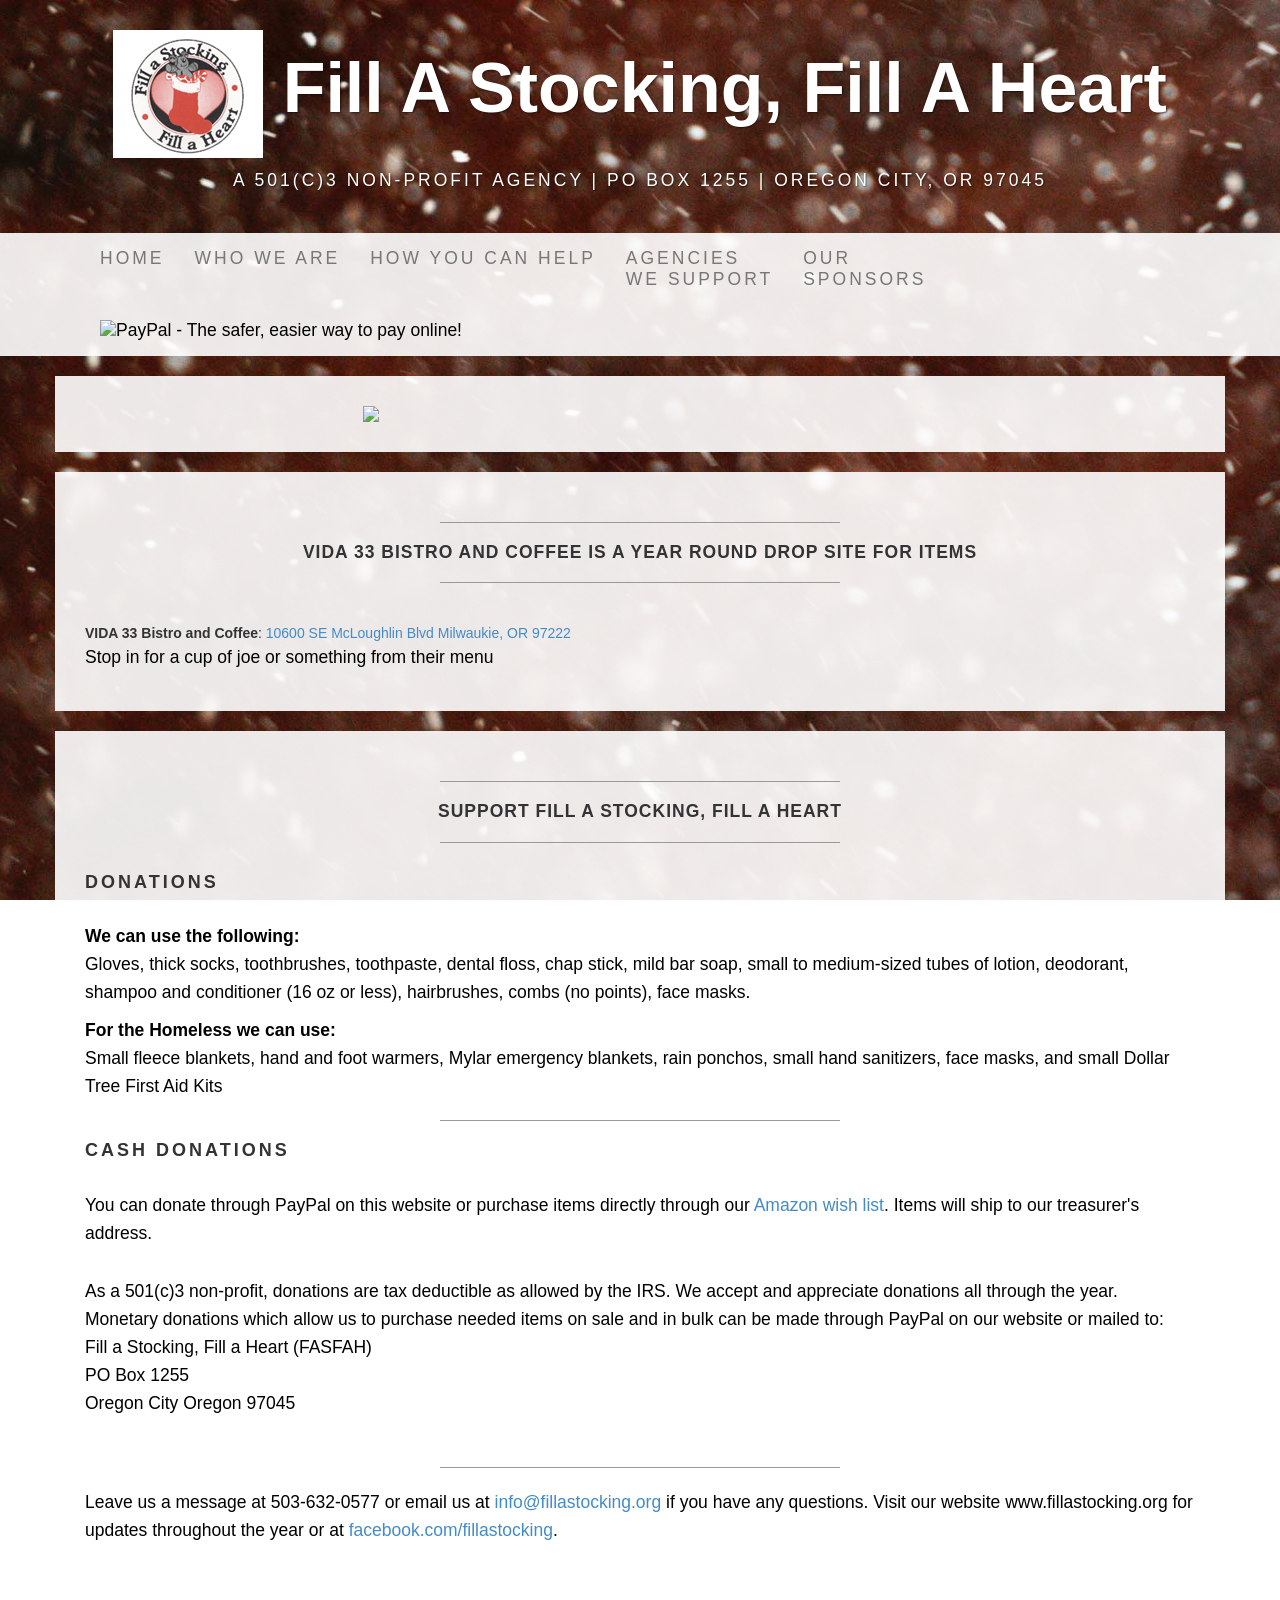
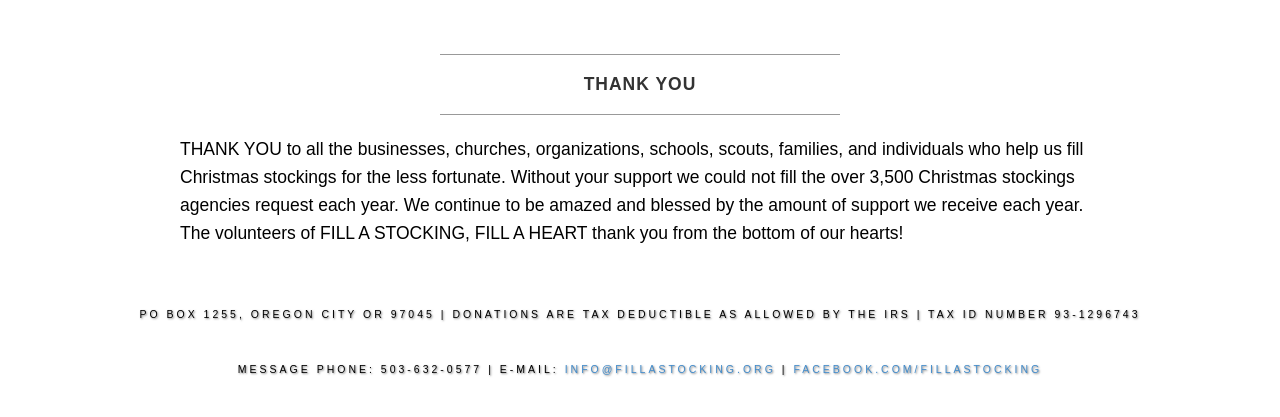
==== index.html @ e083b4c3 "Update index.html" ====
﻿<!DOCTYPE html>
<html lang="en">
  <head>
    <meta charset="utf-8">
    <meta name="viewport" content="width=device-width, initial-scale=1.0">
    <meta name="description" content="">
    <meta name="author" content="">

    <title>Fill A Stocking, Fill A Heart</title>

    <!-- Bootstrap core CSS -->
    <link href="css/bootstrap.css" rel="stylesheet">

    <!-- Add custom CSS here -->
    <link href="css/fasfah.css" rel="stylesheet">
  </head>

  <body>

    <div class="brand"><a href="index.html"><img src="img/Logo-small.gif"></a> Fill A Stocking, Fill A Heart</div>
    <div class="address-bar">a 501(c)3 non-profit agency | PO Box 1255 | Oregon City, OR 97045</div>

    <nav class="navbar navbar-default" role="navigation">
      <div class="container">
        <div class="navbar-header">
          <button type="button" class="navbar-toggle" data-toggle="collapse" data-target=".navbar-ex1-collapse">
            <span class="sr-only">Toggle navigation</span>
            <span class="icon-bar"></span>
            <span class="icon-bar"></span>
            <span class="icon-bar"></span>
          </button>
          <a class="navbar-brand" href="index.html">Fill a Stocking</a>
        </div>

        <!-- Collect the nav links, forms, and other content for toggling -->
        <div class="collapse navbar-collapse navbar-ex1-collapse">
          <ul class="nav navbar-nav">
            <li><a href="index.html">Home</a></li>
            <li><a href="about.html">Who we are</a></li>
            <li><a href="donateitems.html">How you can help</a></li>
            <li><a href="agencies.html">Agencies<br />we support</a></li>
            <li><a href="sponsors.html">Our<br />Sponsors</a></li>
              <li>
                  <form action="https://www.paypal.com/cgi-bin/webscr" method="post" target="_top">
                      <input type="hidden" name="cmd" value="_s-xclick">
                      <input type="hidden" name="hosted_button_id" value="BG7T8E8Q63YRA">
                      <input type="image" src="https://www.paypalobjects.com/en_US/i/btn/btn_donateCC_LG.gif" border="0" name="submit" alt="PayPal - The safer, easier way to pay online!">
                      <img alt="" border="0" src="https://www.paypalobjects.com/en_US/i/scr/pixel.gif" width="1" height="1">
                  </form>
              </li>
          </ul>
        </div><!-- /.navbar-collapse -->
      </div><!-- /.container -->
    </nav>

    <div class="container">
        <div class="row">
            <div class="box">
              <div class="col-lg-12">
                  <!-- <hr>
                  <h2 class="intro-text text-center"><strong>Oh My Christmas is Just Around the Corner</strong></h2>
                  <hr> -->
                  <div class="row">
                    <div class="col-md-12">
                      <img src="img/JUNE_FASFAH.png" class="center">
                    </div>
                  </div>
                  <!-- <div class="row">
                    <div class="col-md-12">
                        <p>Mission Statement: FILL A STOCKING, FILL A HEART fills and distributes handmade Christmas stockings to agencies in Clackamas County and their clients, young and old. Volunteers working with the community seek to brighten the holiday season by filling stockings with personal necessities and age-appropriate gifts for those less fortunate.</p>
                      <hr>
                    </div>
                  </div> -->
                  <!-- <br /> 
                  <div class="row">
                    <div class="col-md-1"></div>
                    <div class="col-md-10">
                      <p>Stockings are ready to pick up at the following location:</p>
                      <ul>
                        <li><a href="https://www.google.com/maps/place/623+7th+St,+Oregon+City,+OR+97045">Singer Hill Cafe (623 7th St, Oregon City, OR 97045)</a></li>
                        <li><a href="https://www.google.com/maps/place/17884+SE+McLoughlin+Blvd,+Portland,+OR+97267">HAPO Community Credit Union (17884 SE McLoughlin Blvd, Portland, OR 97267)</a></li>
                        <li><a href="https://www.google.com/maps/place/504+Main+St,+Oregon+City,+OR+97045">Soulflags Art Community Center (504 Main St, Oregon City, OR 97045)</a></li>
                        <li><a href="https://www.google.com/maps/place/270+Warner+Milne+Rd,+Oregon+City,+OR+97045">Clackamas Federal Credit Union (270 Warner Milne Rd, Oregon City, OR 97045)</a></li>
                        <li><a href="https://www.google.com/maps/place/380+A+Ave,+Lake+Oswego,+OR+97034">Lake Oswego City Hall (380 A Ave, Lake Oswego, OR 97034)</a></li>
                        <li><a href="https://www.google.com/maps/place/10600+SE+McLoughlin+Blvd,+Milwaukie,+OR+97222">VIDA 33 Bistro and Coffee (10600 SE McLoughlin Blvd, Milwaukie, OR 97222)</a></li>
                      </ul>
                      <br>
                    </div>
                    <div class="col-md-1"></div>
                  </div> -->
                </div>
            </div>
        </div>
      <div class="row">
        <div class="box">
          <div class="col-lg-12">
            <hr>
            <h2 class="intro-text text-center"><strong>VIDA 33 Bistro and Coffee is a year round drop site for items</strong></h2>
            <hr>
              <br><strong>VIDA 33 Bistro and Coffee</strong>: <a href="https://www.google.com/maps/place/10600+SE+McLoughlin+Blvd,+Milwaukie,+OR+97222">10600 SE McLoughlin Blvd
                Milwaukie, OR 97222</a>
              <p>Stop in for a cup of joe or something from their menu</p>
            </div>
          </div>
        </div>
      <div class="row">
        <div class="box">
          <div id="main" class="col-lg-12">
            <hr />
            <h2 class="intro-text text-center"><strong>Support Fill a Stocking, Fill a Heart</strong></h2>
            <hr />   
            <div class="row">
              <div class="col-lg-12">
                <h4><strong>Donations</strong></h4><br />
                <p><strong>We can use the following:</strong><br />
Gloves, thick socks, toothbrushes, toothpaste, dental floss, chap stick, mild bar soap, small to medium-sized tubes of lotion, deodorant, shampoo and conditioner (16 oz or less), hairbrushes, combs (no points), face masks.
</p>
<p><strong>For the Homeless we can use:</strong><br />
Small fleece blankets, hand and foot warmers, Mylar emergency blankets, rain ponchos, small
hand sanitizers, face masks, and small Dollar Tree First Aid Kits
</p>
<hr>
<h4><strong>Cash Donations</strong></h4><br /><p>You can donate through PayPal on this website or purchase items
directly through our <a href="https://www.amazon.com/hz/wishlist/ls/2QXBNMD6RADVB?ref_=wl_fv_le">Amazon wish list</a>. Items will ship to our treasurer's address.
                </p>
                <br />
                <p>As a 501(c)3 non-profit, donations are tax deductible as allowed by the IRS. We accept and
                  appreciate donations all through the year. Monetary donations which allow us to purchase
                  needed items on sale and in bulk can be made through PayPal on our website or mailed to:<br />
                  Fill a Stocking, Fill a Heart (FASFAH)<br />
                  PO Box 1255<br />
                  Oregon City Oregon 97045</p>
                <br />
                <hr>

<p>Leave us a message at 503-632-0577 or email us at <a href="mailto:info@fillastocking.org">info@fillastocking.org</a> if you have any
questions. Visit our website www.fillastocking.org for updates throughout the year or at <a href="https://www.facebook.com/fillastocking">facebook.com/fillastocking</a>.</p></div>
            </div>         
          </div>
        </div>
      </div>
   
      <div class="row">
        <div class="box">
          <div class="col-lg-12">
            <hr />
            <h2 class="intro-text text-center"><strong>Thank You</strong></h2>
            <hr />
            <div class="row">
                <div class="col-md-1">
                  </div>
              <div class="col-md-10">
                <p>THANK YOU to all the businesses, churches, organizations, schools, scouts, families, and individuals who help us fill Christmas stockings for the less fortunate. Without your support we could not fill the over 3,500 Christmas stockings agencies request each year. We continue to be amazed and blessed by the amount of support we receive each year. The volunteers of FILL A STOCKING, FILL A HEART thank you from the bottom of our hearts!</p>
              </div>
              <div class="col-md-1">
                </div>
            </div>
          </div>
        </div>
      </div>
    </div><!-- /.container -->

    <footer>
      <div class="container">
        <div class="row">
          <div class="col-lg-12 text-center">

            <div class="address-bar-inverse">PO Box 1255, Oregon City OR 97045 | Donations are tax deductible as allowed by the IRS | Tax ID Number 93-1296743</div>
            <div class="address-bar-inverse">Message phone: 503-632-0577 | E-mail: <a href="mailto:info@fillastocking.org">info@fillastocking.org</a> | <a href="http://www.facebook.com/fillastocking">facebook.com/fillastocking</a></div>
          </div>
        </div>
      </div>
    </footer>

    <!-- Bootstrap core JavaScript -->
    <!-- Placed at the end of the document so the pages load faster -->
    <!-- Make sure to add jQuery - download the most recent version at http://jquery.com/ -->
    <script src="js/jquery-1.10.2.min.js"></script>
    <script src="js/bootstrap.min.js"></script>
  </body>
</html>
---- css/fasfah.css ----
body {
  background: url(../img/bg.jpg) no-repeat center center fixed;
  -webkit-background-size: cover;
  -moz-background-size: cover;
  -o-background-size: cover;
  background-size: cover;
}

h1, h2, h3, h4, h5, h6 {
  text-transform: uppercase;
  letter-spacing: 3px;
  font-weight: 400;
}

p {
  font-size: 1.25em;
  line-height: 1.6;
  color: #000;
}

hr {
  border-color: #999999;
  max-width: 400px;
}

.brand,
.address-bar {
  display: none;
}


.navbar-brand {
  text-transform: uppercase;
  letter-spacing: 2px;
  font-weight: 900;
}

.navbar-nav {
  text-transform: uppercase;
  letter-spacing: 3px;
  font-weight: 400;
}

.img-full {
  min-width: 100%;
}

.img-logo {
    padding-right: 5px;
}

.brand-name {
  font-weight: 700;
  font-size: 1.5em;
  text-transform: capitalize;
  letter-spacing: normal;
}

.tagline-divider {
  margin: 15px auto 3px;
  border-color: #999999;
  max-width: 250px;
}

.box {
  background: #fff;
  background: rgba(255,255,255,0.9);
  margin-bottom: 20px;
  padding: 30px 15px;
}

.intro-text {
  text-transform: uppercase;
  letter-spacing: 1px;
  font-size: 1.25em;
  font-weight: 400;
}

.img-border {
  float: none;
  margin: 0 auto 0;
  border: #999999 solid 1px;
}

.img-left {
  float: none;
  margin: 0 auto 0;
}

footer {
  background: #fff;
  background: rgba(255,255,255,0.9);
}

footer p {
  margin: 0;
  padding: 50px 0;
}

div.tabRow {
    border-style: solid;
    border-color: #aaa;
    border-width: 0 0 1px 0;
    font-size: 12px;
    padding: 8px 0 10px 2px;
    margin: 8px 0 10px 0;
    text-align: left;
    width: 100%;
    overflow: hidden;
}

span.tabT {
    font-weight: bold;
}
span.tabA {
    display: block;
    margin-bottom: 4px;
}

div.tabL {
    float: right;
    padding-left: 20px;
    cursor: hand;
    font-size: 36px;
    color: #aaa;
}

@media screen and (min-width: 768px) {

.brand {
  display: inherit;
  font-weight: 700;
  font-size: 5em;
  line-height: normal;
  text-align: center;
  margin: 0;
  padding: 30px 0 10px;
  color: #fff;
  text-shadow: 1px 1px 2px rgba(0, 0, 0, 0.5);
}

.top-divider {
  margin-top: 0;
}

.img-left {
  float: left;
  margin-right: 25px;
}

.address-bar {
  display: inherit;
  text-align: center;
  margin: 0;
  padding: 0 0 40px;
  font-size: 1.25em;
  text-transform: uppercase;
  letter-spacing: 3px;
  font-weight: 400;
  color: #fff;
  text-shadow: 1px 1px 2px rgba(0, 0, 0, 0.5);
}

.address-bar-inverse {
  display: inherit;
  text-align: center;
  margin: 0;
  padding: 0 0 40px;
  font-size: 0.75em;
  text-transform: uppercase;
  letter-spacing: 3px;
  font-weight: 400;
  color: #000;
  text-shadow: 1px 1px 2px rgba(0, 0, 0, 0.5);
}

}

.navbar {
  border-radius: 0;
}

.navbar-header {
  display: none;
}

.navbar {
  min-height: 0;
}

.navbar-default {
  background: #fff;
  background: rgba(255,255,255,0.9);
  border: none;
}

.nav>li>a, .nav>li>form {
  padding: 15px;
}

.navbar-nav>li>a, .navbar-nav>li>form {
  line-height: normal;
}

.navbar-nav {
  float: none;
  margin: 0 auto;
  display: table;
  table-layout: fixed;
  font-size: 1.25em;
}

#main img {
   display:block;
   margin:auto;
}

#dinner {
  background: url("../img/holiday-dinner-bg.jpg") no-repeat center center fixed;
  -webkit-background-size: cover;
  -moz-background-size: cover;
  -o-background-size: cover;
  background-size: cover;
}

.center {
  display: block;
  margin-left: auto;
  margin-right: auto;
  width: 50%;
}
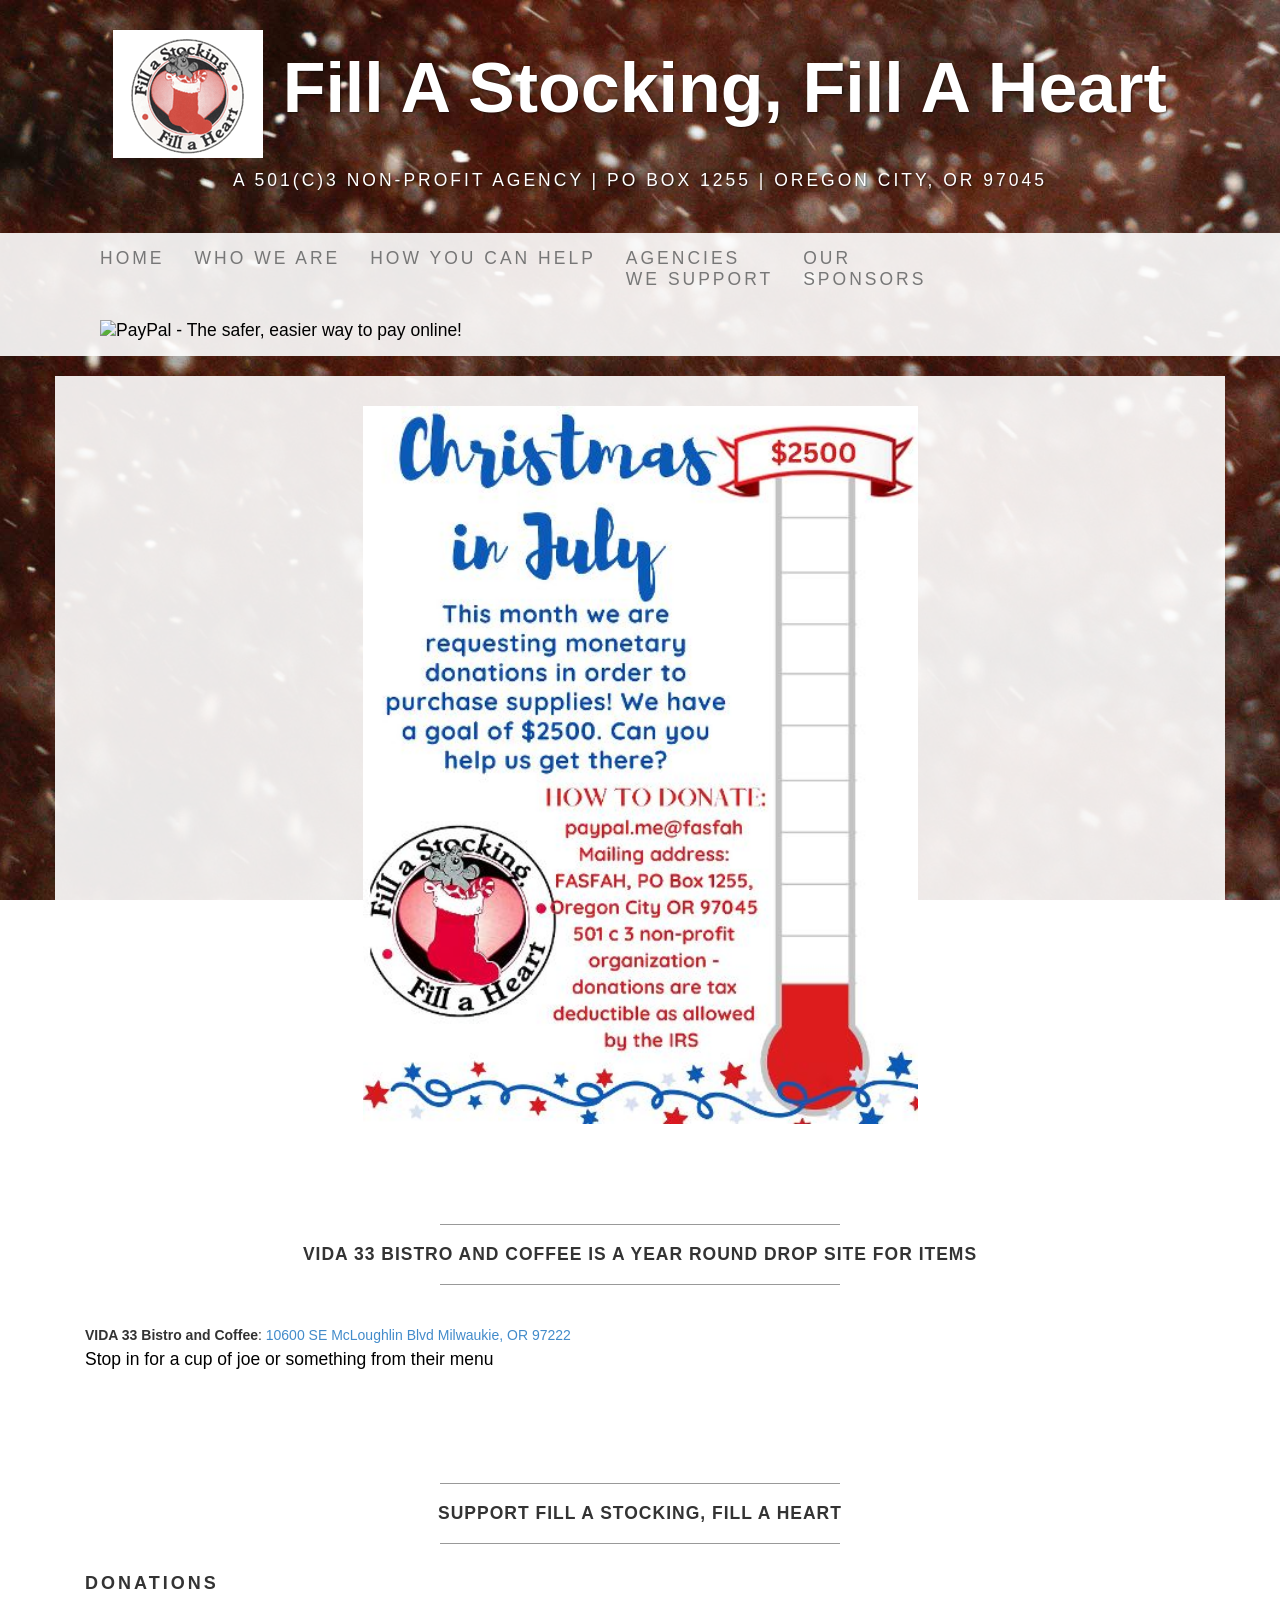
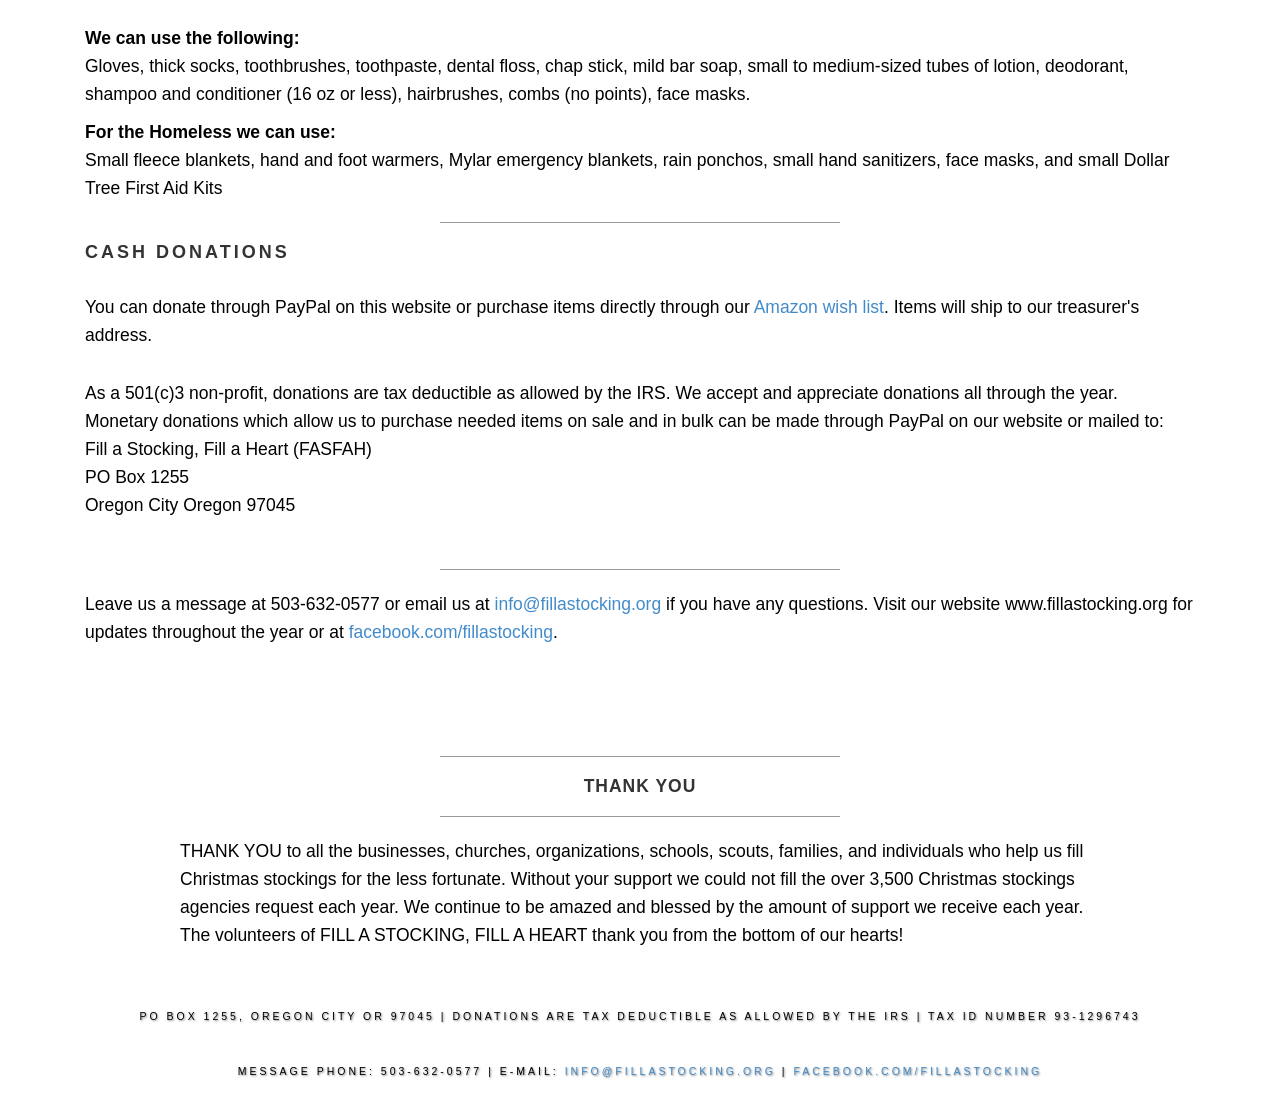
==== commit aa09a361: "Update index.html" ====
--- a/index.html
+++ b/index.html
@@ -62,7 +62,7 @@
                   <hr> -->
                   <div class="row">
                     <div class="col-md-12">
-                      <img src="img/JUNE_FASFAH.png" class="center">
+                      <img src="img/2023-07.jpg" class="center">
                     </div>
                   </div>
                   <!-- <div class="row">
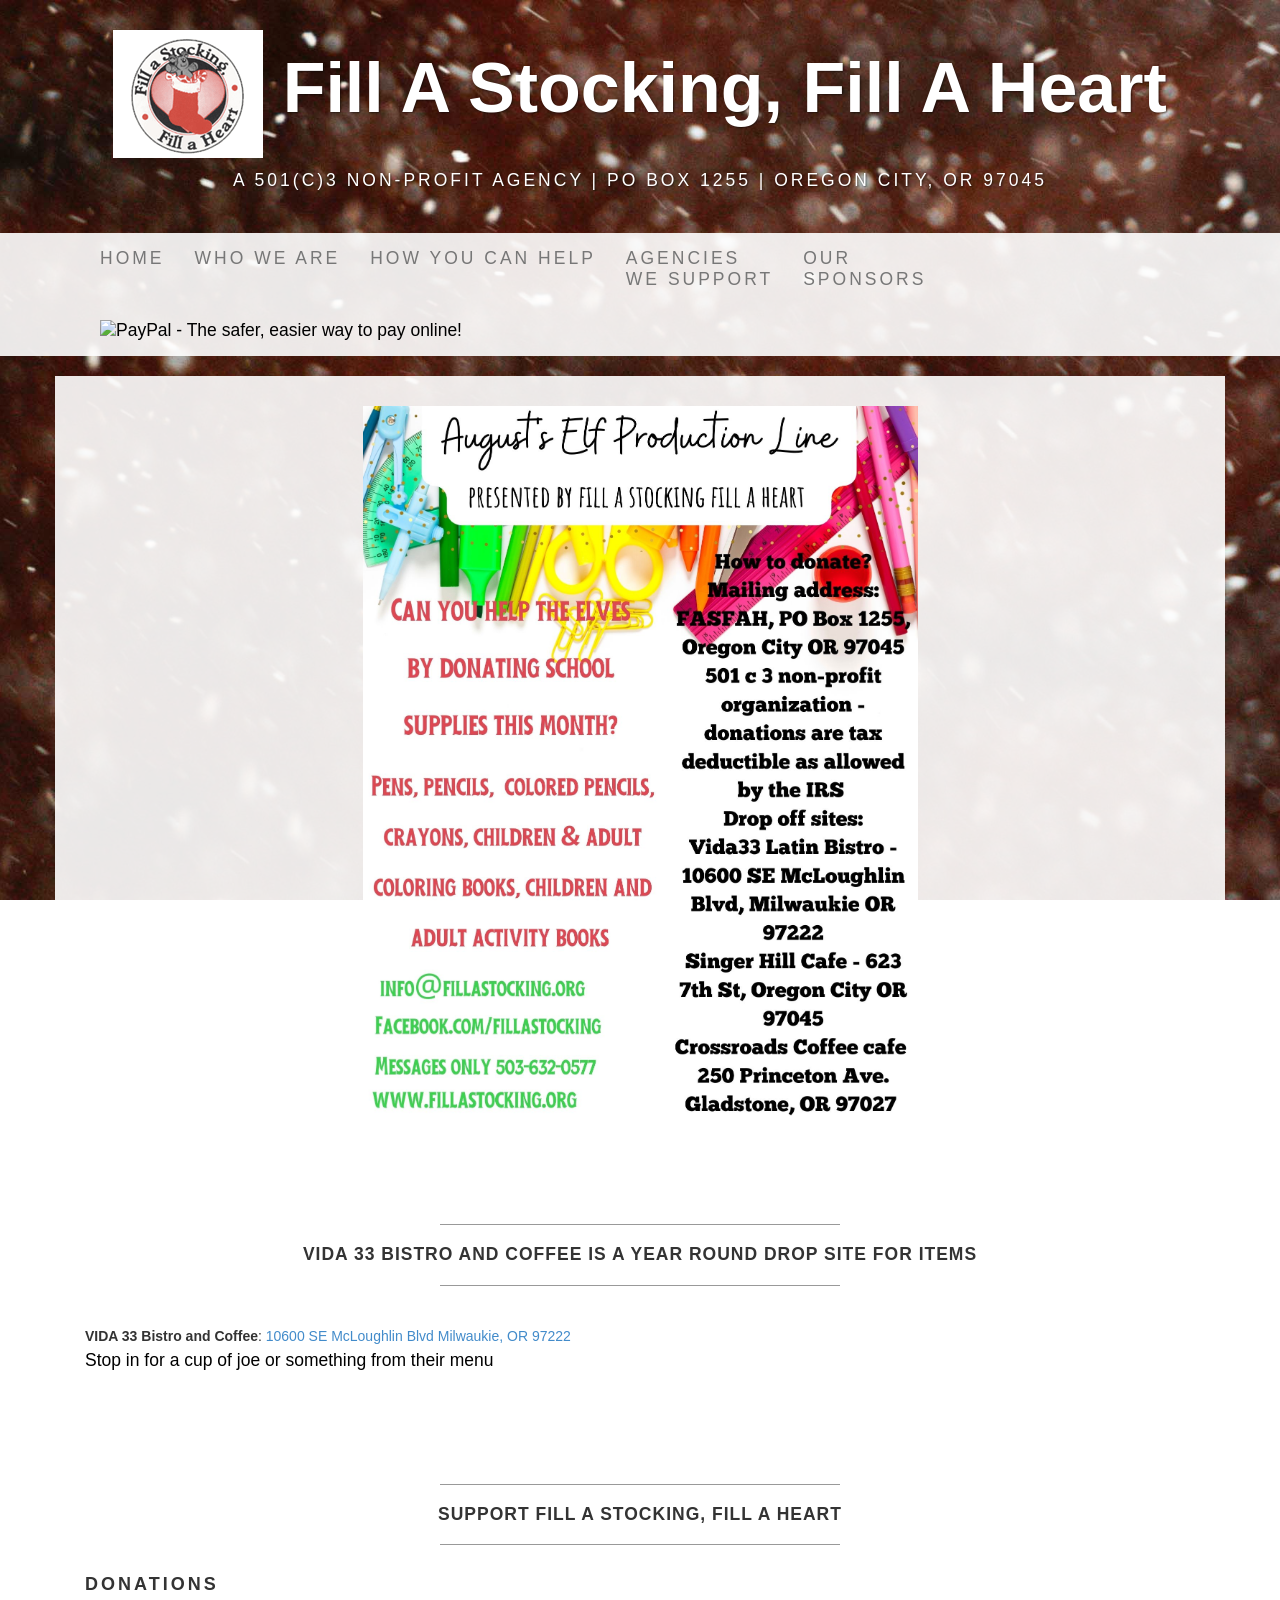
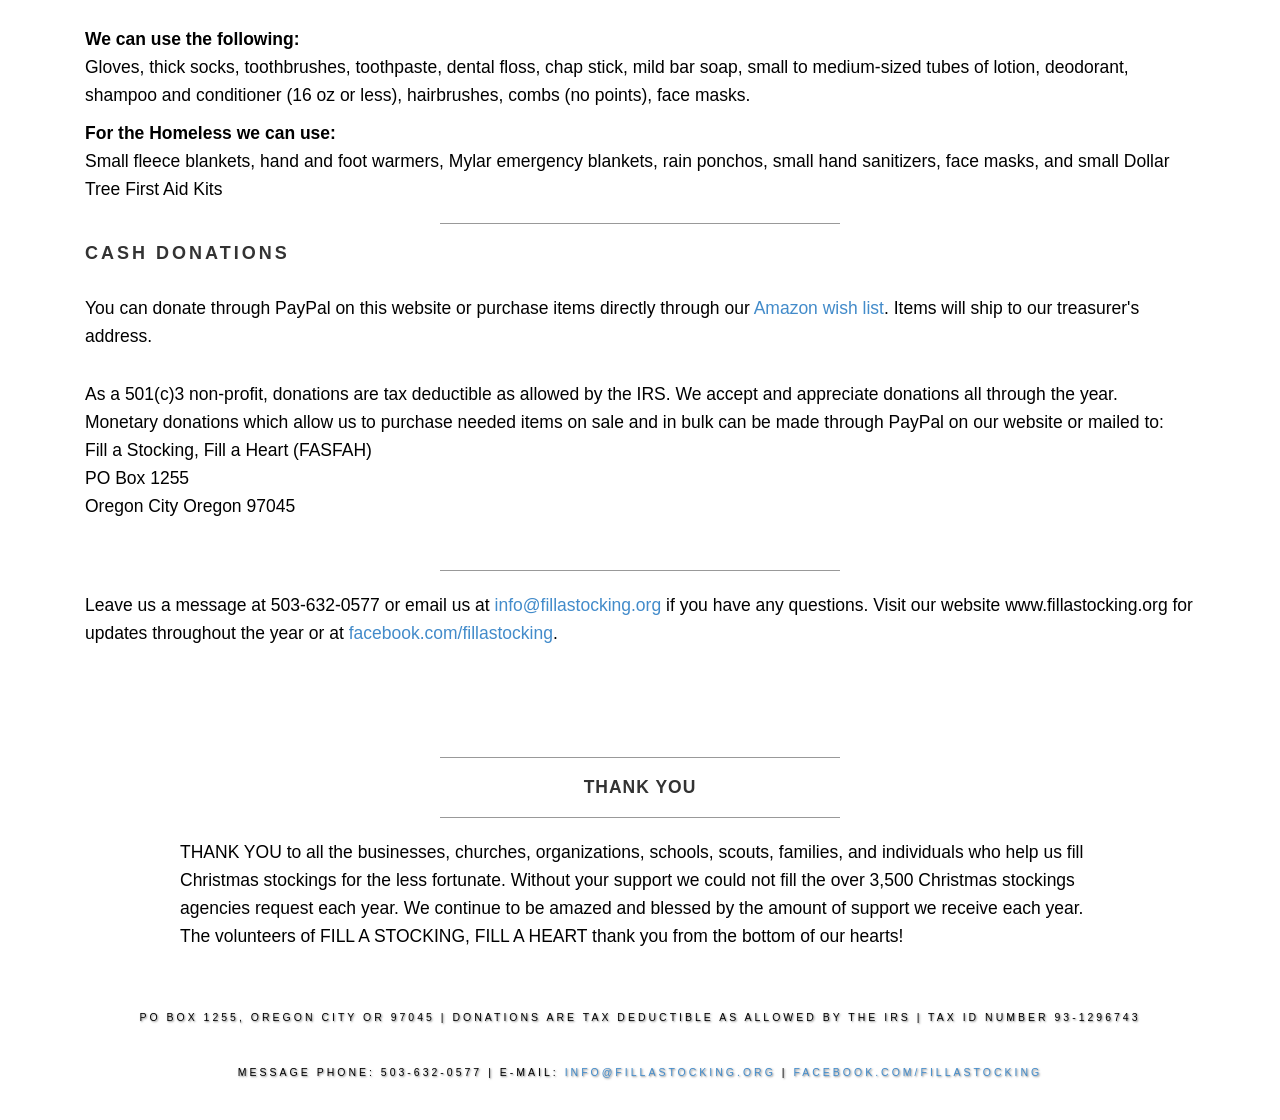
==== commit 658ed3cc: "Update index.html" ====
--- a/index.html
+++ b/index.html
@@ -62,7 +62,7 @@
                   <hr> -->
                   <div class="row">
                     <div class="col-md-12">
-                      <img src="img/2023-07.jpg" class="center">
+                      <img src="img/2023-08.jpg" class="center">
                     </div>
                   </div>
                   <!-- <div class="row">
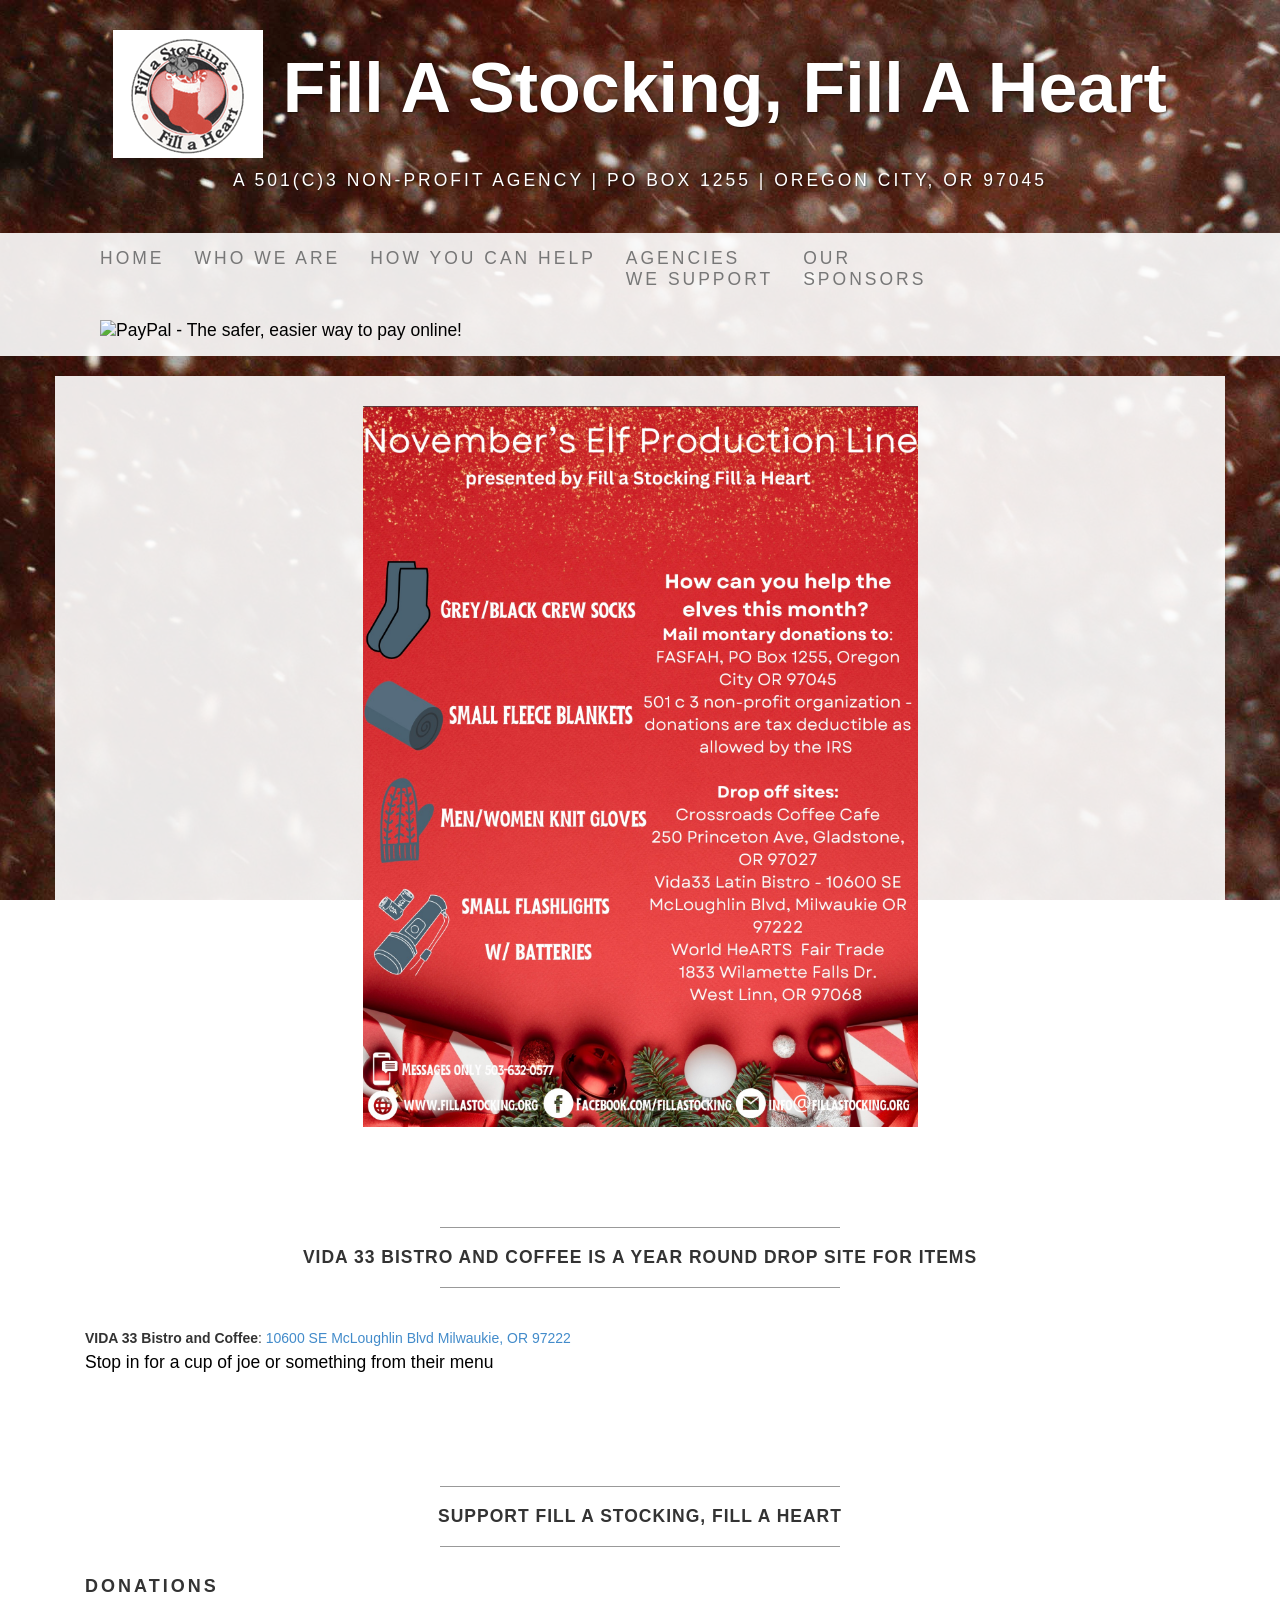
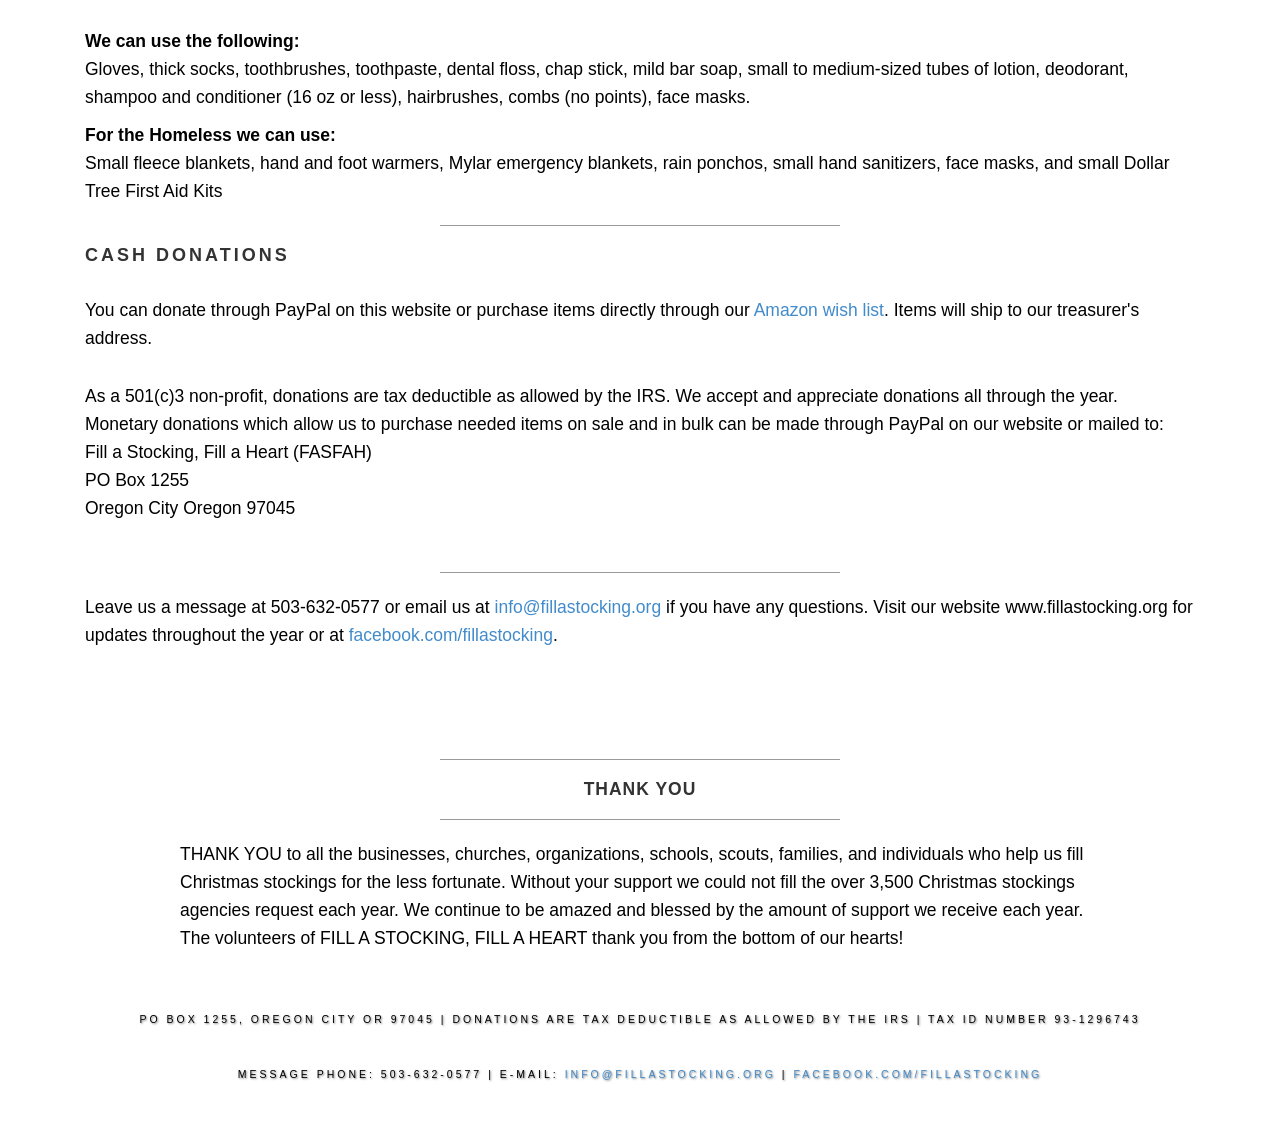
==== commit 721f5983: "Update index.html update image reference" ====
--- a/index.html
+++ b/index.html
@@ -62,7 +62,7 @@
                   <hr> -->
                   <div class="row">
                     <div class="col-md-12">
-                      <img src="img/2023-08.jpg" class="center">
+                      <img src="img/homepage-banner.jpg" class="center">
                     </div>
                   </div>
                   <!-- <div class="row">
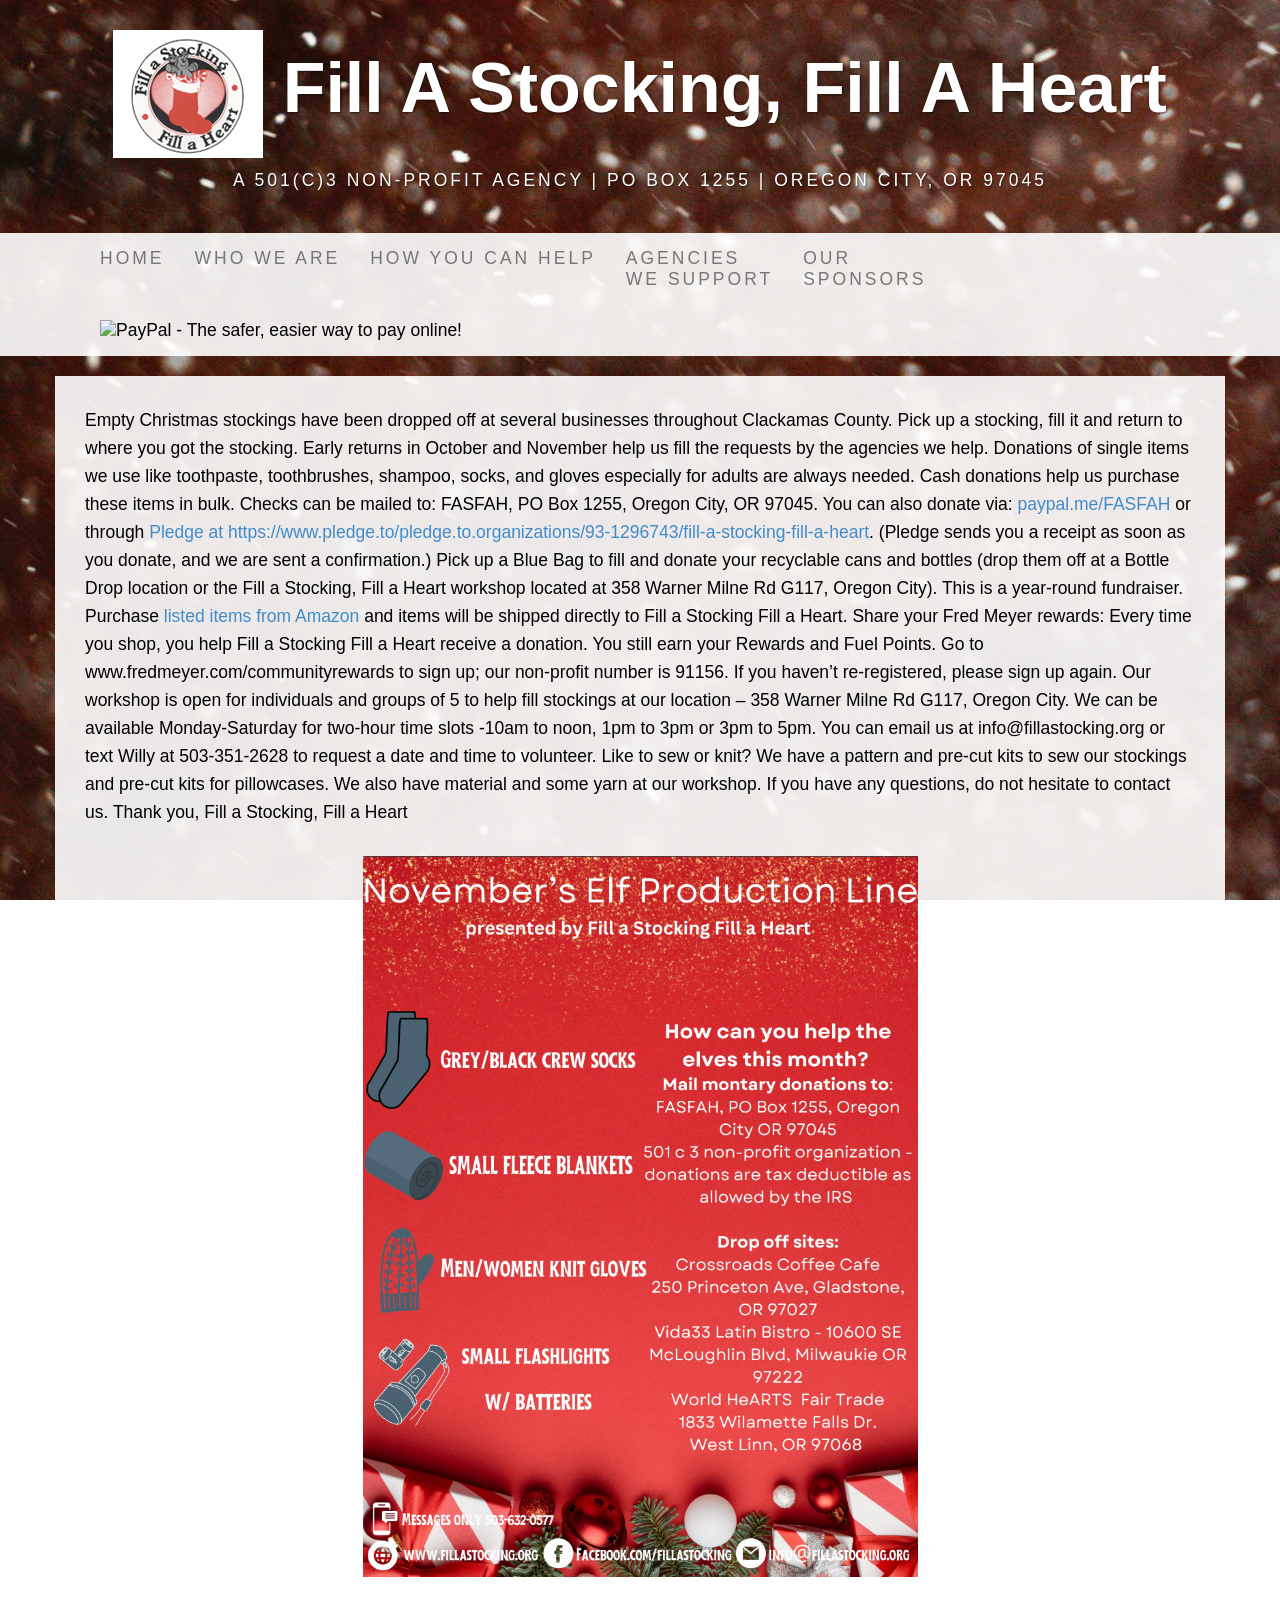
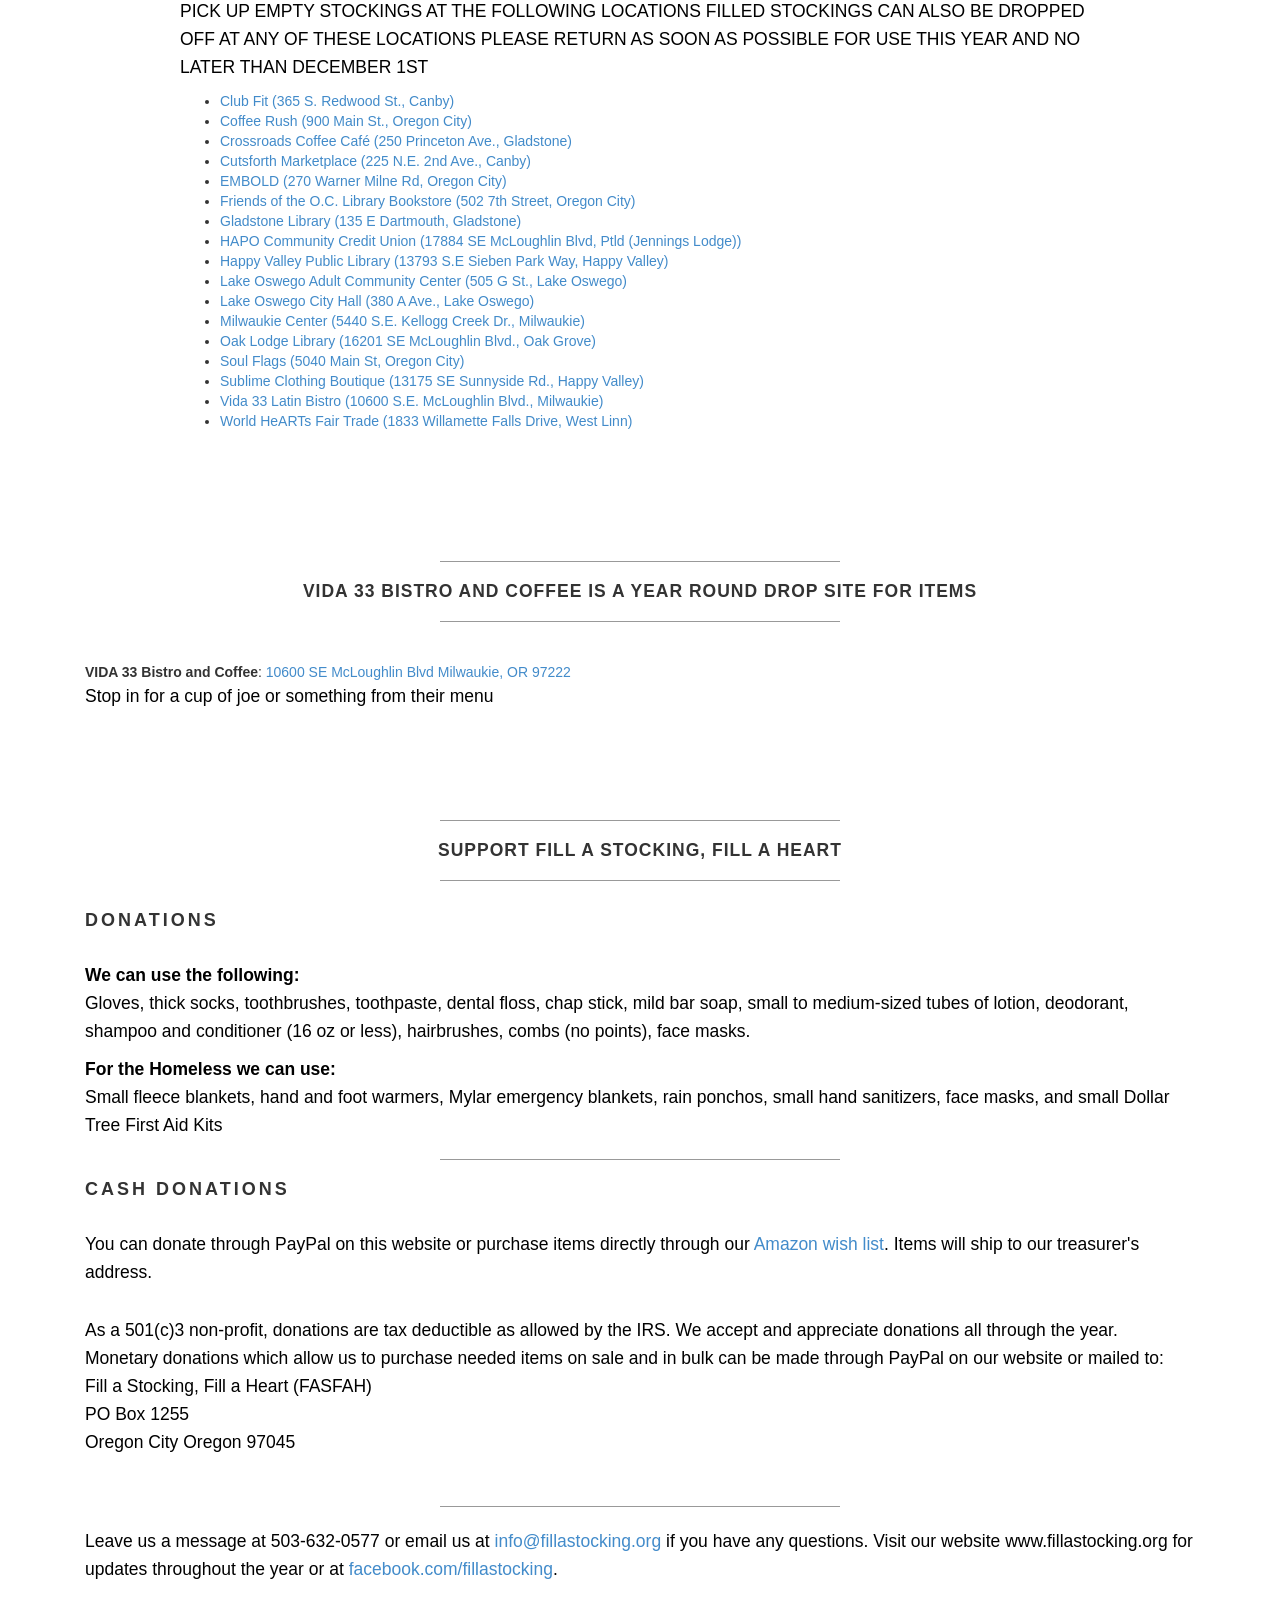
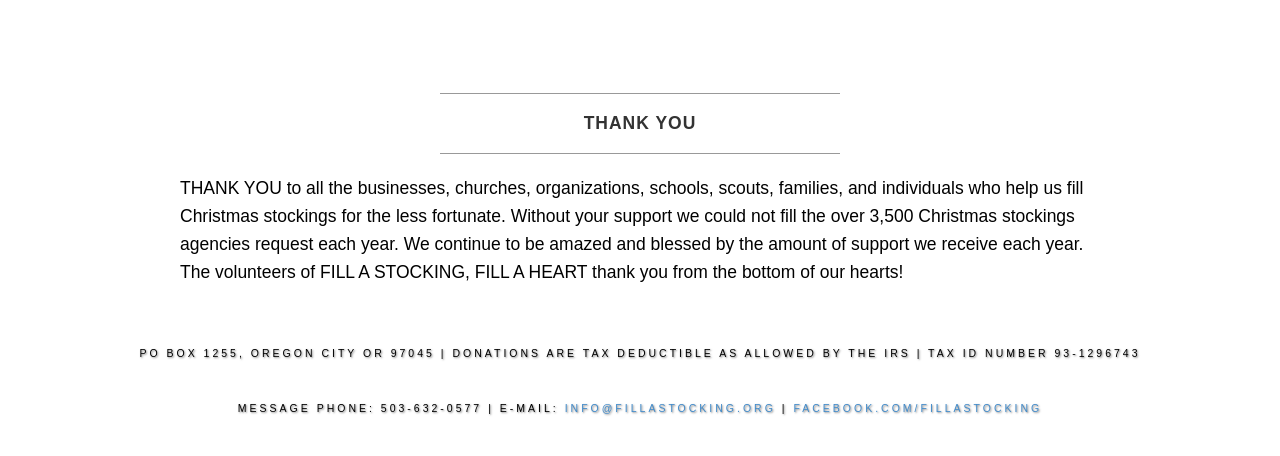
==== commit 2019fc2c: "adjust text" ====
--- a/index.html
+++ b/index.html
@@ -62,6 +62,23 @@
                   <hr> -->
                   <div class="row">
                     <div class="col-md-12">
+                      <p>
+                        Empty Christmas stockings have been dropped off at several businesses throughout Clackamas County.  Pick up a stocking, fill it and return to where you got the stocking.  Early returns in October and November help us fill the requests by the agencies we help. 
+Donations of single items we use like toothpaste, toothbrushes, shampoo, socks, and gloves especially for adults are always needed.  Cash donations help us purchase these items in bulk.  Checks can be mailed to: FASFAH, PO Box 1255, Oregon City, OR 97045.
+You can also donate via: <a href="https://www.paypal.com/paypalme/FASFAH">paypal.me/FASFAH</a> or through <a href="https://www.pledge.to/pledge.to.organizations/93-1296743/fill-a-stocking-fill-a-heart">Pledge at https://www.pledge.to/pledge.to.organizations/93-1296743/fill-a-stocking-fill-a-heart</a>. (Pledge sends you a receipt as soon as you donate, and we are sent a confirmation.) 
+Pick up a Blue Bag to fill and donate your recyclable cans and bottles (drop them off at a Bottle Drop location or the Fill a Stocking, Fill a Heart workshop located at 358 Warner Milne Rd G117, Oregon City). This is a year-round fundraiser. 
+Purchase <a href="https://tinyurl.com/4wxkuhp6">listed items from Amazon</a> and items will be shipped directly to Fill a Stocking Fill a Heart.
+
+Share your Fred Meyer rewards: Every time you shop, you help Fill a Stocking Fill a Heart receive a donation. You still earn your Rewards and Fuel Points. Go to www.fredmeyer.com/communityrewards to sign up; our non-profit number is 91156. If you haven’t re-registered, please sign up again.
+
+Our workshop is open for individuals and groups of 5 to help fill stockings at our location – 358 Warner Milne Rd G117, Oregon City.  We can be available Monday-Saturday for two-hour time slots -10am to noon, 1pm to 3pm or 3pm to 5pm.  You can email us at info@fillastocking.org or text Willy at 503-351-2628 to request a date and time to volunteer.
+
+Like to sew or knit?  We have a pattern and pre-cut kits to sew our stockings and pre-cut kits for pillowcases.  We also have material and some yarn at our workshop.
+If you have any questions, do not hesitate to contact us.
+Thank you,
+Fill a Stocking, Fill a Heart
+                      </p>
+                      <br />
                       <img src="img/homepage-banner.jpg" class="center">
                     </div>
                   </div>
@@ -71,23 +88,36 @@
                       <hr>
                     </div>
                   </div> -->
-                  <!-- <br /> 
+                  <br /> 
                   <div class="row">
                     <div class="col-md-1"></div>
                     <div class="col-md-10">
-                      <p>Stockings are ready to pick up at the following location:</p>
+                      <p>PICK UP EMPTY STOCKINGS AT THE FOLLOWING LOCATIONS
+                        FILLED STOCKINGS CAN ALSO BE DROPPED OFF AT ANY OF THESE LOCATIONS
+                        PLEASE RETURN AS SOON AS POSSIBLE FOR USE THIS YEAR AND NO LATER THAN DECEMBER 1ST</p>
                       <ul>
-                        <li><a href="https://www.google.com/maps/place/623+7th+St,+Oregon+City,+OR+97045">Singer Hill Cafe (623 7th St, Oregon City, OR 97045)</a></li>
-                        <li><a href="https://www.google.com/maps/place/17884+SE+McLoughlin+Blvd,+Portland,+OR+97267">HAPO Community Credit Union (17884 SE McLoughlin Blvd, Portland, OR 97267)</a></li>
-                        <li><a href="https://www.google.com/maps/place/504+Main+St,+Oregon+City,+OR+97045">Soulflags Art Community Center (504 Main St, Oregon City, OR 97045)</a></li>
-                        <li><a href="https://www.google.com/maps/place/270+Warner+Milne+Rd,+Oregon+City,+OR+97045">Clackamas Federal Credit Union (270 Warner Milne Rd, Oregon City, OR 97045)</a></li>
-                        <li><a href="https://www.google.com/maps/place/380+A+Ave,+Lake+Oswego,+OR+97034">Lake Oswego City Hall (380 A Ave, Lake Oswego, OR 97034)</a></li>
-                        <li><a href="https://www.google.com/maps/place/10600+SE+McLoughlin+Blvd,+Milwaukie,+OR+97222">VIDA 33 Bistro and Coffee (10600 SE McLoughlin Blvd, Milwaukie, OR 97222)</a></li>
+                        <li><a href="https://www.google.com/maps/place/365+S.+Redwood+St,+Canby,+OR">Club Fit (365 S. Redwood St., Canby)</a></li>
+                        <li><a href="https://www.google.com/maps/place/900+Main+St,+Oregon+City,+OR">Coffee Rush (900 Main St., Oregon City)</a></li>
+                        <li><a href="https://www.google.com/maps/place/250+Princeton+Ave,+Gladstone,+OR">Crossroads Coffee Café (250 Princeton Ave., Gladstone)</a></li>
+                        <li><a href="https://www.google.com/maps/place/225+NE+2nd+Ave,+Canby,+OR">Cutsforth Marketplace (225 N.E. 2nd Ave., Canby)</a></li>
+                        <li><a href="https://www.google.com/maps/place/270+Warner+Milne+Rd,+Oregon+City,+OR">EMBOLD (270 Warner Milne Rd, Oregon City)</a></li>
+                        <li><a href="https://www.google.com/maps/place/502+7th+Street,+Oregon+City,+OR">Friends of the O.C. Library Bookstore (502 7th Street, Oregon City)</a></li>
+                        <li><a href="https://www.google.com/maps/place/135+E+Dartmouth+St,+Gladstone,+OR">Gladstone Library (135 E Dartmouth, Gladstone)</a></li>
+                        <li><a href="https://www.google.com/maps/place/17884+SE+McLoughlin+Blvd,+Portland,+OR">HAPO Community Credit Union (17884 SE McLoughlin Blvd, Ptld (Jennings Lodge))</a></li>
+                        <li><a href="https://www.google.com/maps/place/13793+SE+Sieben+Park+Way,+Happy+Valley,+OR">Happy Valley Public Library (13793 S.E Sieben Park Way, Happy Valley)</a></li>
+                        <li><a href="https://www.google.com/maps/place/505+G+St,+Lake+Oswego,+OR">Lake Oswego Adult Community Center (505 G St., Lake Oswego)</a></li>
+                        <li><a href="https://www.google.com/maps/place/380+A+Ave,+Lake+Oswego,+OR">Lake Oswego City Hall (380 A Ave., Lake Oswego)</a></li>
+                        <li><a href="https://www.google.com/maps/place/5440+SE+Kellogg+Creek+Dr,+Milwaukie,+OR">Milwaukie Center (5440 S.E. Kellogg Creek Dr., Milwaukie)</a></li>
+                        <li><a href="https://www.google.com/maps/place/16201+SE+McLoughlin+Blvd,+Oak+Grove,+OR">Oak Lodge Library (16201 SE McLoughlin Blvd., Oak Grove)</a></li>
+                        <li><a href="https://www.google.com/maps/place/5040+Main+St,+Oregon+City,+OR">Soul Flags (5040 Main St, Oregon City)</a></li>
+                        <li><a href="https://www.google.com/maps/place/13175+SE+Sunnyside+Rd,+Happy+Valley,+OR">Sublime Clothing Boutique (13175 SE Sunnyside Rd., Happy Valley)</a></li>
+                        <li><a href="https://www.google.com/maps/place/10600+SE+McLoughlin+Blvd,+Milwaukie,+OR">Vida 33 Latin Bistro (10600 S.E. McLoughlin Blvd., Milwaukie)</a></li>
+                        <li><a href="https://www.google.com/maps/place/1833+Willamette+Falls+Drive,+West+Linn,+OR">World HeARTs Fair Trade (1833 Willamette Falls Drive, West Linn)</a></li>
                       </ul>
                       <br>
                     </div>
                     <div class="col-md-1"></div>
-                  </div> -->
+                  </div>
                 </div>
             </div>
         </div>
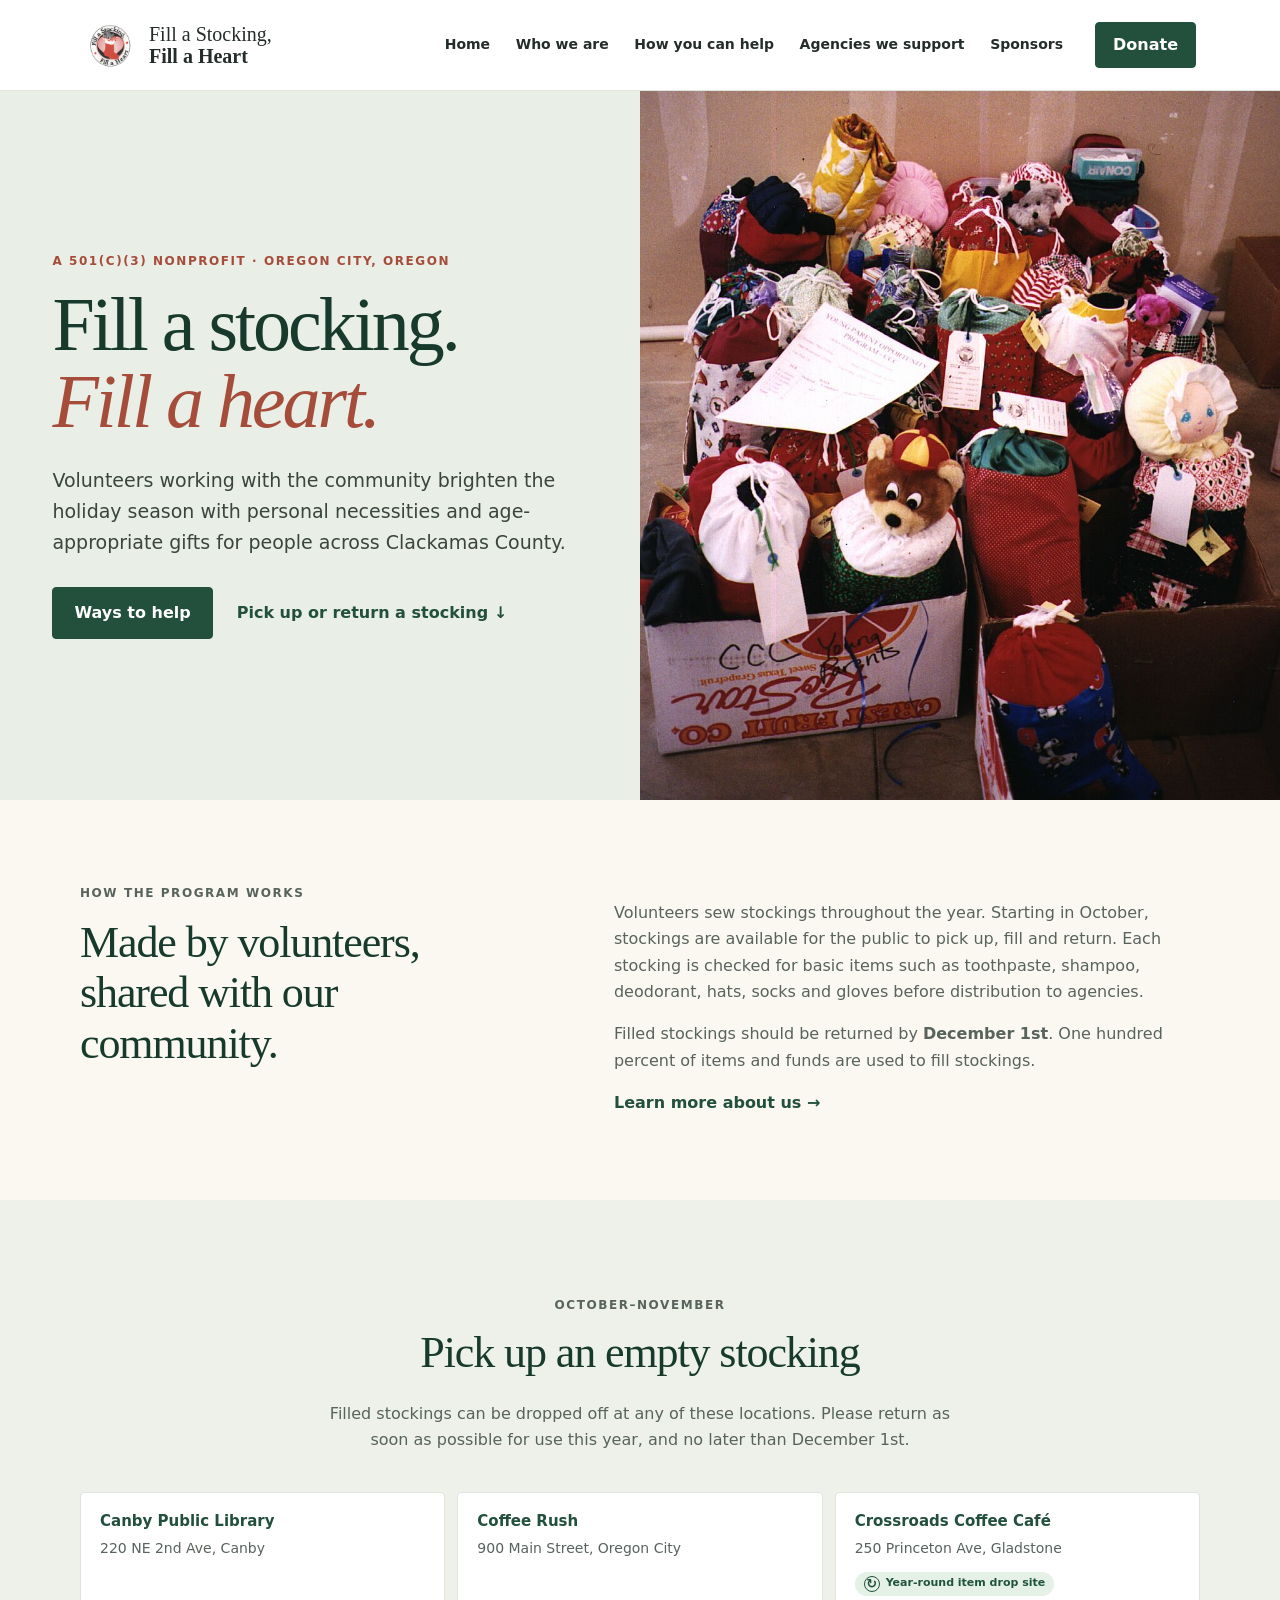
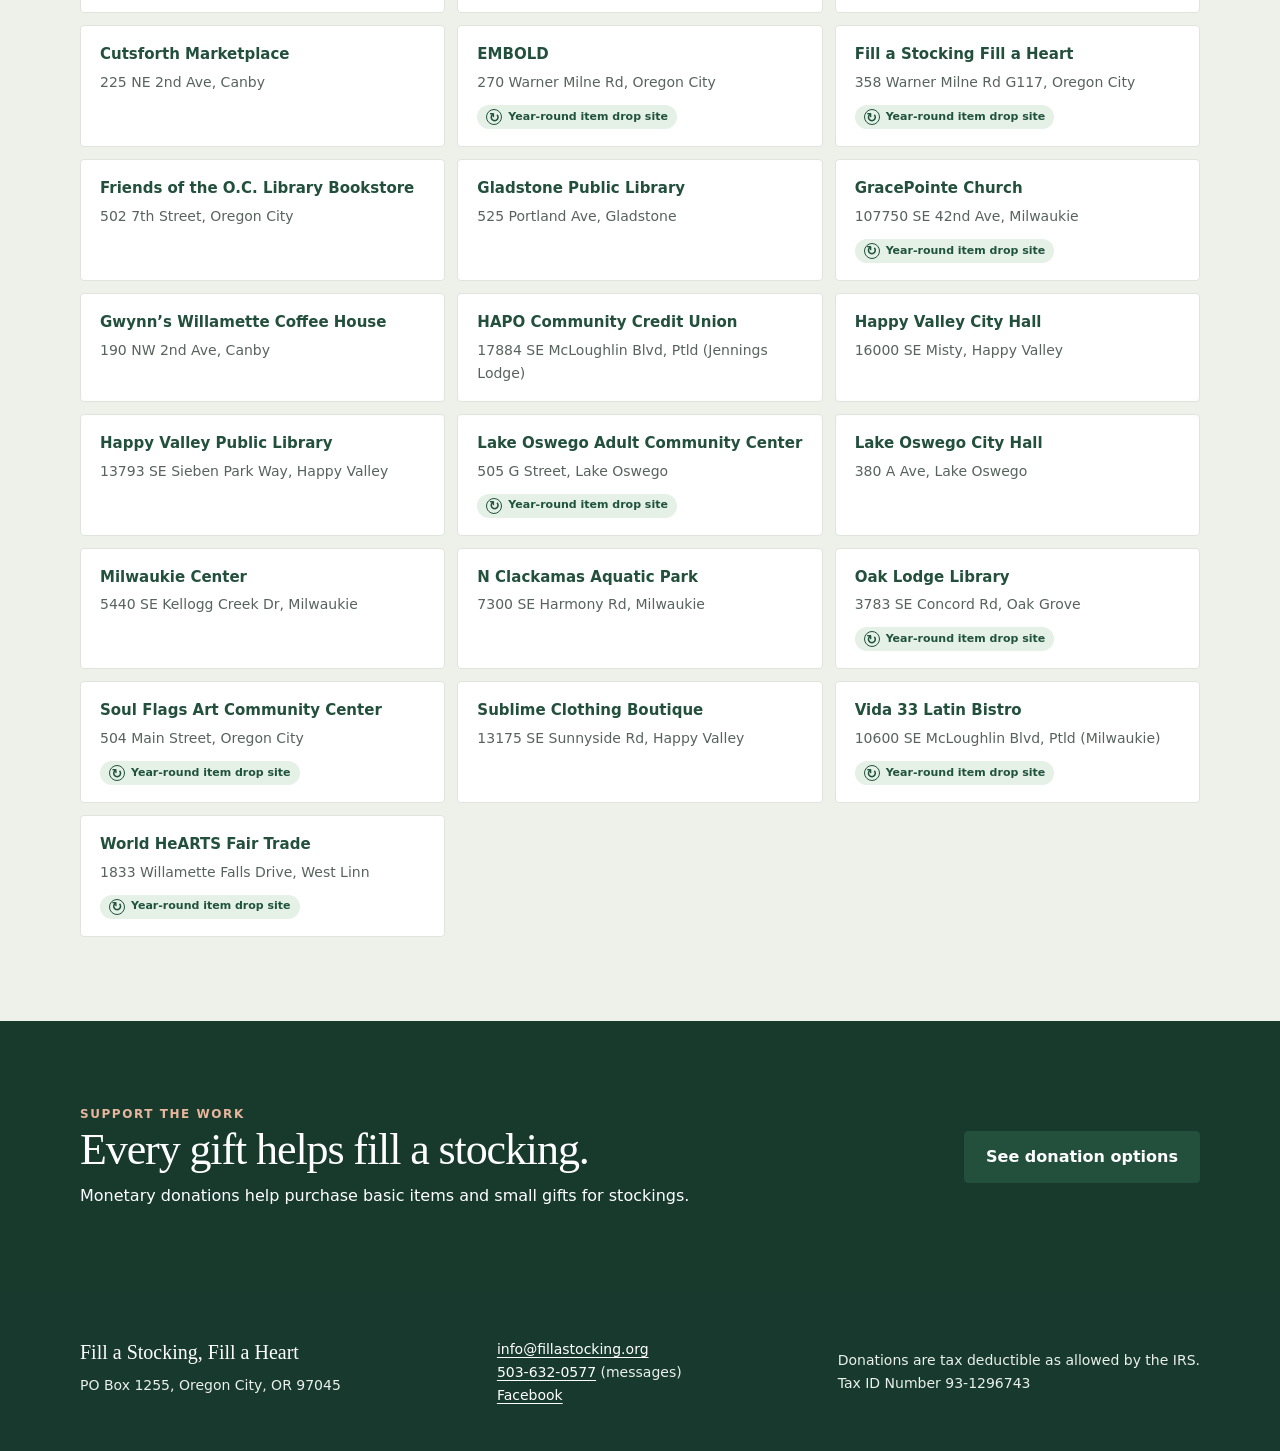
==== commit 52c7810a: "content updates and refreshed layout" ====
--- a/index.html
+++ b/index.html
@@ -1,211 +1,13 @@
-﻿<!DOCTYPE html>
-<html lang="en">
-  <head>
-    <meta charset="utf-8">
-    <meta name="viewport" content="width=device-width, initial-scale=1.0">
-    <meta name="description" content="">
-    <meta name="author" content="">
-
-    <title>Fill A Stocking, Fill A Heart</title>
-
-    <!-- Bootstrap core CSS -->
-    <link href="css/bootstrap.css" rel="stylesheet">
-
-    <!-- Add custom CSS here -->
-    <link href="css/fasfah.css" rel="stylesheet">
-  </head>
-
-  <body>
-
-    <div class="brand"><a href="index.html"><img src="img/Logo-small.gif"></a> Fill A Stocking, Fill A Heart</div>
-    <div class="address-bar">a 501(c)3 non-profit agency | PO Box 1255 | Oregon City, OR 97045</div>
-
-    <nav class="navbar navbar-default" role="navigation">
-      <div class="container">
-        <div class="navbar-header">
-          <button type="button" class="navbar-toggle" data-toggle="collapse" data-target=".navbar-ex1-collapse">
-            <span class="sr-only">Toggle navigation</span>
-            <span class="icon-bar"></span>
-            <span class="icon-bar"></span>
-            <span class="icon-bar"></span>
-          </button>
-          <a class="navbar-brand" href="index.html">Fill a Stocking</a>
-        </div>
-
-        <!-- Collect the nav links, forms, and other content for toggling -->
-        <div class="collapse navbar-collapse navbar-ex1-collapse">
-          <ul class="nav navbar-nav">
-            <li><a href="index.html">Home</a></li>
-            <li><a href="about.html">Who we are</a></li>
-            <li><a href="donateitems.html">How you can help</a></li>
-            <li><a href="agencies.html">Agencies<br />we support</a></li>
-            <li><a href="sponsors.html">Our<br />Sponsors</a></li>
-              <li>
-                  <form action="https://www.paypal.com/cgi-bin/webscr" method="post" target="_top">
-                      <input type="hidden" name="cmd" value="_s-xclick">
-                      <input type="hidden" name="hosted_button_id" value="BG7T8E8Q63YRA">
-                      <input type="image" src="https://www.paypalobjects.com/en_US/i/btn/btn_donateCC_LG.gif" border="0" name="submit" alt="PayPal - The safer, easier way to pay online!">
-                      <img alt="" border="0" src="https://www.paypalobjects.com/en_US/i/scr/pixel.gif" width="1" height="1">
-                  </form>
-              </li>
-          </ul>
-        </div><!-- /.navbar-collapse -->
-      </div><!-- /.container -->
-    </nav>
-
-    <div class="container">
-        <div class="row">
-            <div class="box">
-              <div class="col-lg-12">
-                  <!-- <hr>
-                  <h2 class="intro-text text-center"><strong>Oh My Christmas is Just Around the Corner</strong></h2>
-                  <hr> -->
-                  <div class="row">
-                    <div class="col-md-12">
-                      <p>
-                        Empty Christmas stockings have been dropped off at several businesses throughout Clackamas County.  Pick up a stocking, fill it and return to where you got the stocking.  Early returns in October and November help us fill the requests by the agencies we help. 
-Donations of single items we use like toothpaste, toothbrushes, shampoo, socks, and gloves especially for adults are always needed.  Cash donations help us purchase these items in bulk.  Checks can be mailed to: FASFAH, PO Box 1255, Oregon City, OR 97045.
-You can also donate via: <a href="https://www.paypal.com/paypalme/FASFAH">paypal.me/FASFAH</a> or through <a href="https://www.pledge.to/pledge.to.organizations/93-1296743/fill-a-stocking-fill-a-heart">Pledge at https://www.pledge.to/pledge.to.organizations/93-1296743/fill-a-stocking-fill-a-heart</a>. (Pledge sends you a receipt as soon as you donate, and we are sent a confirmation.) 
-Pick up a Blue Bag to fill and donate your recyclable cans and bottles (drop them off at a Bottle Drop location or the Fill a Stocking, Fill a Heart workshop located at 358 Warner Milne Rd G117, Oregon City). This is a year-round fundraiser. 
-Purchase <a href="https://tinyurl.com/4wxkuhp6">listed items from Amazon</a> and items will be shipped directly to Fill a Stocking Fill a Heart.
-
-Share your Fred Meyer rewards: Every time you shop, you help Fill a Stocking Fill a Heart receive a donation. You still earn your Rewards and Fuel Points. Go to www.fredmeyer.com/communityrewards to sign up; our non-profit number is 91156. If you haven’t re-registered, please sign up again.
-
-Our workshop is open for individuals and groups of 5 to help fill stockings at our location – 358 Warner Milne Rd G117, Oregon City.  We can be available Monday-Saturday for two-hour time slots -10am to noon, 1pm to 3pm or 3pm to 5pm.  You can email us at info@fillastocking.org or text Willy at 503-351-2628 to request a date and time to volunteer.
-
-Like to sew or knit?  We have a pattern and pre-cut kits to sew our stockings and pre-cut kits for pillowcases.  We also have material and some yarn at our workshop.
-If you have any questions, do not hesitate to contact us.
-Thank you,
-Fill a Stocking, Fill a Heart
-                      </p>
-                      <br />
-                      <img src="img/homepage-banner.jpg" class="center">
-                    </div>
-                  </div>
-                  <!-- <div class="row">
-                    <div class="col-md-12">
-                        <p>Mission Statement: FILL A STOCKING, FILL A HEART fills and distributes handmade Christmas stockings to agencies in Clackamas County and their clients, young and old. Volunteers working with the community seek to brighten the holiday season by filling stockings with personal necessities and age-appropriate gifts for those less fortunate.</p>
-                      <hr>
-                    </div>
-                  </div> -->
-                  <br /> 
-                  <div class="row">
-                    <div class="col-md-1"></div>
-                    <div class="col-md-10">
-                      <p>PICK UP EMPTY STOCKINGS AT THE FOLLOWING LOCATIONS
-                        FILLED STOCKINGS CAN ALSO BE DROPPED OFF AT ANY OF THESE LOCATIONS
-                        PLEASE RETURN AS SOON AS POSSIBLE FOR USE THIS YEAR AND NO LATER THAN DECEMBER 1ST</p>
-                      <ul>
-                        <li><a href="https://www.google.com/maps/place/365+S.+Redwood+St,+Canby,+OR">Club Fit (365 S. Redwood St., Canby)</a></li>
-                        <li><a href="https://www.google.com/maps/place/900+Main+St,+Oregon+City,+OR">Coffee Rush (900 Main St., Oregon City)</a></li>
-                        <li><a href="https://www.google.com/maps/place/250+Princeton+Ave,+Gladstone,+OR">Crossroads Coffee Café (250 Princeton Ave., Gladstone)</a></li>
-                        <li><a href="https://www.google.com/maps/place/225+NE+2nd+Ave,+Canby,+OR">Cutsforth Marketplace (225 N.E. 2nd Ave., Canby)</a></li>
-                        <li><a href="https://www.google.com/maps/place/270+Warner+Milne+Rd,+Oregon+City,+OR">EMBOLD (270 Warner Milne Rd, Oregon City)</a></li>
-                        <li><a href="https://www.google.com/maps/place/502+7th+Street,+Oregon+City,+OR">Friends of the O.C. Library Bookstore (502 7th Street, Oregon City)</a></li>
-                        <li><a href="https://www.google.com/maps/place/135+E+Dartmouth+St,+Gladstone,+OR">Gladstone Library (135 E Dartmouth, Gladstone)</a></li>
-                        <li><a href="https://www.google.com/maps/place/17884+SE+McLoughlin+Blvd,+Portland,+OR">HAPO Community Credit Union (17884 SE McLoughlin Blvd, Ptld (Jennings Lodge))</a></li>
-                        <li><a href="https://www.google.com/maps/place/13793+SE+Sieben+Park+Way,+Happy+Valley,+OR">Happy Valley Public Library (13793 S.E Sieben Park Way, Happy Valley)</a></li>
-                        <li><a href="https://www.google.com/maps/place/505+G+St,+Lake+Oswego,+OR">Lake Oswego Adult Community Center (505 G St., Lake Oswego)</a></li>
-                        <li><a href="https://www.google.com/maps/place/380+A+Ave,+Lake+Oswego,+OR">Lake Oswego City Hall (380 A Ave., Lake Oswego)</a></li>
-                        <li><a href="https://www.google.com/maps/place/5440+SE+Kellogg+Creek+Dr,+Milwaukie,+OR">Milwaukie Center (5440 S.E. Kellogg Creek Dr., Milwaukie)</a></li>
-                        <li><a href="https://www.google.com/maps/place/16201+SE+McLoughlin+Blvd,+Oak+Grove,+OR">Oak Lodge Library (16201 SE McLoughlin Blvd., Oak Grove)</a></li>
-                        <li><a href="https://www.google.com/maps/place/5040+Main+St,+Oregon+City,+OR">Soul Flags (5040 Main St, Oregon City)</a></li>
-                        <li><a href="https://www.google.com/maps/place/13175+SE+Sunnyside+Rd,+Happy+Valley,+OR">Sublime Clothing Boutique (13175 SE Sunnyside Rd., Happy Valley)</a></li>
-                        <li><a href="https://www.google.com/maps/place/10600+SE+McLoughlin+Blvd,+Milwaukie,+OR">Vida 33 Latin Bistro (10600 S.E. McLoughlin Blvd., Milwaukie)</a></li>
-                        <li><a href="https://www.google.com/maps/place/1833+Willamette+Falls+Drive,+West+Linn,+OR">World HeARTs Fair Trade (1833 Willamette Falls Drive, West Linn)</a></li>
-                      </ul>
-                      <br>
-                    </div>
-                    <div class="col-md-1"></div>
-                  </div>
-                </div>
-            </div>
-        </div>
-      <div class="row">
-        <div class="box">
-          <div class="col-lg-12">
-            <hr>
-            <h2 class="intro-text text-center"><strong>VIDA 33 Bistro and Coffee is a year round drop site for items</strong></h2>
-            <hr>
-              <br><strong>VIDA 33 Bistro and Coffee</strong>: <a href="https://www.google.com/maps/place/10600+SE+McLoughlin+Blvd,+Milwaukie,+OR+97222">10600 SE McLoughlin Blvd
-                Milwaukie, OR 97222</a>
-              <p>Stop in for a cup of joe or something from their menu</p>
-            </div>
-          </div>
-        </div>
-      <div class="row">
-        <div class="box">
-          <div id="main" class="col-lg-12">
-            <hr />
-            <h2 class="intro-text text-center"><strong>Support Fill a Stocking, Fill a Heart</strong></h2>
-            <hr />   
-            <div class="row">
-              <div class="col-lg-12">
-                <h4><strong>Donations</strong></h4><br />
-                <p><strong>We can use the following:</strong><br />
-Gloves, thick socks, toothbrushes, toothpaste, dental floss, chap stick, mild bar soap, small to medium-sized tubes of lotion, deodorant, shampoo and conditioner (16 oz or less), hairbrushes, combs (no points), face masks.
-</p>
-<p><strong>For the Homeless we can use:</strong><br />
-Small fleece blankets, hand and foot warmers, Mylar emergency blankets, rain ponchos, small
-hand sanitizers, face masks, and small Dollar Tree First Aid Kits
-</p>
-<hr>
-<h4><strong>Cash Donations</strong></h4><br /><p>You can donate through PayPal on this website or purchase items
-directly through our <a href="https://www.amazon.com/hz/wishlist/ls/2QXBNMD6RADVB?ref_=wl_fv_le">Amazon wish list</a>. Items will ship to our treasurer's address.
-                </p>
-                <br />
-                <p>As a 501(c)3 non-profit, donations are tax deductible as allowed by the IRS. We accept and
-                  appreciate donations all through the year. Monetary donations which allow us to purchase
-                  needed items on sale and in bulk can be made through PayPal on our website or mailed to:<br />
-                  Fill a Stocking, Fill a Heart (FASFAH)<br />
-                  PO Box 1255<br />
-                  Oregon City Oregon 97045</p>
-                <br />
-                <hr>
-
-<p>Leave us a message at 503-632-0577 or email us at <a href="mailto:info@fillastocking.org">info@fillastocking.org</a> if you have any
-questions. Visit our website www.fillastocking.org for updates throughout the year or at <a href="https://www.facebook.com/fillastocking">facebook.com/fillastocking</a>.</p></div>
-            </div>         
-          </div>
-        </div>
-      </div>
-   
-      <div class="row">
-        <div class="box">
-          <div class="col-lg-12">
-            <hr />
-            <h2 class="intro-text text-center"><strong>Thank You</strong></h2>
-            <hr />
-            <div class="row">
-                <div class="col-md-1">
-                  </div>
-              <div class="col-md-10">
-                <p>THANK YOU to all the businesses, churches, organizations, schools, scouts, families, and individuals who help us fill Christmas stockings for the less fortunate. Without your support we could not fill the over 3,500 Christmas stockings agencies request each year. We continue to be amazed and blessed by the amount of support we receive each year. The volunteers of FILL A STOCKING, FILL A HEART thank you from the bottom of our hearts!</p>
-              </div>
-              <div class="col-md-1">
-                </div>
-            </div>
-          </div>
-        </div>
-      </div>
-    </div><!-- /.container -->
-
-    <footer>
-      <div class="container">
-        <div class="row">
-          <div class="col-lg-12 text-center">
-
-            <div class="address-bar-inverse">PO Box 1255, Oregon City OR 97045 | Donations are tax deductible as allowed by the IRS | Tax ID Number 93-1296743</div>
-            <div class="address-bar-inverse">Message phone: 503-632-0577 | E-mail: <a href="mailto:info@fillastocking.org">info@fillastocking.org</a> | <a href="http://www.facebook.com/fillastocking">facebook.com/fillastocking</a></div>
-          </div>
-        </div>
-      </div>
-    </footer>
-
-    <!-- Bootstrap core JavaScript -->
-    <!-- Placed at the end of the document so the pages load faster -->
-    <!-- Make sure to add jQuery - download the most recent version at http://jquery.com/ -->
-    <script src="js/jquery-1.10.2.min.js"></script>
-    <script src="js/bootstrap.min.js"></script>
-  </body>
-</html>
+<!doctype html><html lang="en"><head><meta charset="utf-8"><meta name="viewport" content="width=device-width, initial-scale=1"><meta name="description" content="Fill a Stocking, Fill a Heart fills and distributes handmade Christmas stockings to agencies in Clackamas County."><title>Home | Fill a Stocking, Fill a Heart</title><link rel="stylesheet" href="css/site.css"></head><body><a class="skip-link" href="#main">Skip to content</a>
+<header class="site-header">
+  <div class="header-inner">
+    <a class="identity" href="index.html"><img src="img/Logo-small.gif" alt=""><span>Fill a Stocking,<br><strong>Fill a Heart</strong></span></a>
+    <button class="menu-toggle" type="button" aria-expanded="false" aria-controls="site-nav">Menu</button>
+    <nav id="site-nav" aria-label="Main navigation"><a href="index.html">Home</a><a href="about.html">Who we are</a><a href="donateitems.html">How you can help</a><a href="agencies.html">Agencies we support</a><a href="sponsors.html">Sponsors</a></nav>
+    <a class="button button-small" href="donateitems.html#donate">Donate</a>
+  </div>
+</header><main id="main"><section class="hero"><div class="hero-content"><p class="eyebrow">A 501(c)(3) nonprofit · Oregon City, Oregon</p><h1>Fill a stocking.<br><em>Fill a heart.</em></h1><p class="hero-copy">Volunteers working with the community brighten the holiday season with personal necessities and age-appropriate gifts for people across Clackamas County.</p><div class="actions"><a class="button" href="donateitems.html">Ways to help</a><a class="text-link" href="#stocking-locations">Pick up or return a stocking <span aria-hidden="true">↓</span></a></div></div><img class="hero-image" src="img/stockings.jpg" alt="Handmade Christmas stockings"></section>
+<section class="section intro-grid"><div><p class="eyebrow">How the program works</p><h2>Made by volunteers, shared with our community.</h2></div><div><p>Volunteers sew stockings throughout the year. Starting in October, stockings are available for the public to pick up, fill and return. Each stocking is checked for basic items such as toothpaste, shampoo, deodorant, hats, socks and gloves before distribution to agencies.</p><p>Filled stockings should be returned by <strong>December 1st</strong>. One hundred percent of items and funds are used to fill stockings.</p><a class="text-link" href="about.html">Learn more about us →</a></div></section>
+<section class="section section-tint" id="stocking-locations"><div class="section-heading"><p class="eyebrow">October–November</p><h2>Pick up an empty stocking</h2><p>Filled stockings can be dropped off at any of these locations. Please return as soon as possible for use this year, and no later than December 1st.</p></div><div class="location-grid"><article class="location"><h3><a href="https://www.google.com/maps/search/?api=1&query=220%20NE%202nd%20Ave%2C%20Canby" target="_blank" rel="noopener noreferrer" aria-label="Find Canby Public Library on Google Maps">Canby Public Library</a></h3><p>220 NE 2nd Ave, Canby</p></article><article class="location"><h3><a href="https://www.google.com/maps/search/?api=1&query=900%20Main%20Street%2C%20Oregon%20City" target="_blank" rel="noopener noreferrer" aria-label="Find Coffee Rush on Google Maps">Coffee Rush</a></h3><p>900 Main Street, Oregon City</p></article><article class="location"><h3><a href="https://www.google.com/maps/search/?api=1&query=250%20Princeton%20Ave%2C%20Gladstone" target="_blank" rel="noopener noreferrer" aria-label="Find Crossroads Coffee Café on Google Maps">Crossroads Coffee Café</a></h3><p>250 Princeton Ave, Gladstone</p><span class="year-round-badge"><span aria-hidden="true">↻</span> Year-round item drop site</span></article><article class="location"><h3><a href="https://www.google.com/maps/search/?api=1&query=225%20NE%202nd%20Ave%2C%20Canby" target="_blank" rel="noopener noreferrer" aria-label="Find Cutsforth Marketplace on Google Maps">Cutsforth Marketplace</a></h3><p>225 NE 2nd Ave, Canby</p></article><article class="location"><h3><a href="https://www.google.com/maps/search/?api=1&query=270%20Warner%20Milne%20Rd%2C%20Oregon%20City" target="_blank" rel="noopener noreferrer" aria-label="Find EMBOLD on Google Maps">EMBOLD</a></h3><p>270 Warner Milne Rd, Oregon City</p><span class="year-round-badge"><span aria-hidden="true">↻</span> Year-round item drop site</span></article><article class="location"><h3><a href="https://www.google.com/maps/search/?api=1&query=358%20Warner%20Milne%20Rd%20G117%2C%20Oregon%20City" target="_blank" rel="noopener noreferrer" aria-label="Find Fill a Stocking Fill a Heart on Google Maps">Fill a Stocking Fill a Heart</a></h3><p>358 Warner Milne Rd G117, Oregon City</p><span class="year-round-badge"><span aria-hidden="true">↻</span> Year-round item drop site</span></article><article class="location"><h3><a href="https://www.google.com/maps/search/?api=1&query=502%207th%20Street%2C%20Oregon%20City" target="_blank" rel="noopener noreferrer" aria-label="Find Friends of the O.C. Library Bookstore on Google Maps">Friends of the O.C. Library Bookstore</a></h3><p>502 7th Street, Oregon City</p></article><article class="location"><h3><a href="https://www.google.com/maps/search/?api=1&query=525%20Portland%20Ave%2C%20Gladstone" target="_blank" rel="noopener noreferrer" aria-label="Find Gladstone Public Library on Google Maps">Gladstone Public Library</a></h3><p>525 Portland Ave, Gladstone</p></article><article class="location"><h3><a href="https://www.google.com/maps/search/?api=1&query=107750%20SE%2042nd%20Ave%2C%20Milwaukie" target="_blank" rel="noopener noreferrer" aria-label="Find GracePointe Church on Google Maps">GracePointe Church</a></h3><p>107750 SE 42nd Ave, Milwaukie</p><span class="year-round-badge"><span aria-hidden="true">↻</span> Year-round item drop site</span></article><article class="location"><h3><a href="https://www.google.com/maps/search/?api=1&query=190%20NW%202nd%20Ave%2C%20Canby" target="_blank" rel="noopener noreferrer" aria-label="Find Gwynn’s Willamette Coffee House on Google Maps">Gwynn’s Willamette Coffee House</a></h3><p>190 NW 2nd Ave, Canby</p></article><article class="location"><h3><a href="https://www.google.com/maps/search/?api=1&query=17884%20SE%20McLoughlin%20Blvd%2C%20Ptld%20%28Jennings%20Lodge%29" target="_blank" rel="noopener noreferrer" aria-label="Find HAPO Community Credit Union on Google Maps">HAPO Community Credit Union</a></h3><p>17884 SE McLoughlin Blvd, Ptld (Jennings Lodge)</p></article><article class="location"><h3><a href="https://www.google.com/maps/search/?api=1&query=16000%20SE%20Misty%2C%20Happy%20Valley" target="_blank" rel="noopener noreferrer" aria-label="Find Happy Valley City Hall on Google Maps">Happy Valley City Hall</a></h3><p>16000 SE Misty, Happy Valley</p></article><article class="location"><h3><a href="https://www.google.com/maps/search/?api=1&query=13793%20SE%20Sieben%20Park%20Way%2C%20Happy%20Valley" target="_blank" rel="noopener noreferrer" aria-label="Find Happy Valley Public Library on Google Maps">Happy Valley Public Library</a></h3><p>13793 SE Sieben Park Way, Happy Valley</p></article><article class="location"><h3><a href="https://www.google.com/maps/search/?api=1&query=505%20G%20Street%2C%20Lake%20Oswego" target="_blank" rel="noopener noreferrer" aria-label="Find Lake Oswego Adult Community Center on Google Maps">Lake Oswego Adult Community Center</a></h3><p>505 G Street, Lake Oswego</p><span class="year-round-badge"><span aria-hidden="true">↻</span> Year-round item drop site</span></article><article class="location"><h3><a href="https://www.google.com/maps/search/?api=1&query=380%20A%20Ave%2C%20Lake%20Oswego" target="_blank" rel="noopener noreferrer" aria-label="Find Lake Oswego City Hall on Google Maps">Lake Oswego City Hall</a></h3><p>380 A Ave, Lake Oswego</p></article><article class="location"><h3><a href="https://www.google.com/maps/search/?api=1&query=5440%20SE%20Kellogg%20Creek%20Dr%2C%20Milwaukie" target="_blank" rel="noopener noreferrer" aria-label="Find Milwaukie Center on Google Maps">Milwaukie Center</a></h3><p>5440 SE Kellogg Creek Dr, Milwaukie</p></article><article class="location"><h3><a href="https://www.google.com/maps/search/?api=1&query=7300%20SE%20Harmony%20Rd%2C%20Milwaukie" target="_blank" rel="noopener noreferrer" aria-label="Find N Clackamas Aquatic Park on Google Maps">N Clackamas Aquatic Park</a></h3><p>7300 SE Harmony Rd, Milwaukie</p></article><article class="location"><h3><a href="https://www.google.com/maps/search/?api=1&query=3783%20SE%20Concord%20Rd%2C%20Oak%20Grove" target="_blank" rel="noopener noreferrer" aria-label="Find Oak Lodge Library on Google Maps">Oak Lodge Library</a></h3><p>3783 SE Concord Rd, Oak Grove</p><span class="year-round-badge"><span aria-hidden="true">↻</span> Year-round item drop site</span></article><article class="location"><h3><a href="https://www.google.com/maps/search/?api=1&query=504%20Main%20Street%2C%20Oregon%20City" target="_blank" rel="noopener noreferrer" aria-label="Find Soul Flags Art Community Center on Google Maps">Soul Flags Art Community Center</a></h3><p>504 Main Street, Oregon City</p><span class="year-round-badge"><span aria-hidden="true">↻</span> Year-round item drop site</span></article><article class="location"><h3><a href="https://www.google.com/maps/search/?api=1&query=13175%20SE%20Sunnyside%20Rd%2C%20Happy%20Valley" target="_blank" rel="noopener noreferrer" aria-label="Find Sublime Clothing Boutique on Google Maps">Sublime Clothing Boutique</a></h3><p>13175 SE Sunnyside Rd, Happy Valley</p></article><article class="location"><h3><a href="https://www.google.com/maps/search/?api=1&query=10600%20SE%20McLoughlin%20Blvd%2C%20Ptld%20%28Milwaukie%29" target="_blank" rel="noopener noreferrer" aria-label="Find Vida 33 Latin Bistro on Google Maps">Vida 33 Latin Bistro</a></h3><p>10600 SE McLoughlin Blvd, Ptld (Milwaukie)</p><span class="year-round-badge"><span aria-hidden="true">↻</span> Year-round item drop site</span></article><article class="location"><h3><a href="https://www.google.com/maps/search/?api=1&query=1833%20Willamette%20Falls%20Drive%2C%20West%20Linn" target="_blank" rel="noopener noreferrer" aria-label="Find World HeARTS Fair Trade on Google Maps">World HeARTS Fair Trade</a></h3><p>1833 Willamette Falls Drive, West Linn</p><span class="year-round-badge"><span aria-hidden="true">↻</span> Year-round item drop site</span></article></div></section>
+<section class="section callout"><div><p class="eyebrow">Support the work</p><h2>Every gift helps fill a stocking.</h2><p>Monetary donations help purchase basic items and small gifts for stockings.</p></div><a class="button" href="donateitems.html#donate">See donation options</a></section></main><footer class="site-footer"><div class="footer-inner"><div><a class="footer-brand" href="index.html">Fill a Stocking, Fill a Heart</a><p>PO Box 1255, Oregon City, OR 97045</p></div><div><p><a href="mailto:info@fillastocking.org">info@fillastocking.org</a><br><a href="tel:5036320577">503-632-0577</a> (messages)<br><a href="https://www.facebook.com/fillastocking">Facebook</a></p></div><div><p>Donations are tax deductible as allowed by the IRS.<br>Tax ID Number 93-1296743</p></div></div></footer>
+<script src="js/site.js"></script></body></html>
--- a/css/site.css
+++ b/css/site.css
@@ -0,0 +1,4 @@
+:root{--ink:#242d29;--muted:#58635d;--green:#234f3d;--green-dark:#173a2d;--red:#a64c3b;--cream:#faf8f1;--line:#dfe5dd;--white:#fff;--serif:Georgia,'Times New Roman',serif;--sans:system-ui,-apple-system,BlinkMacSystemFont,'Segoe UI',sans-serif}*{box-sizing:border-box}html{scroll-behavior:smooth}body{margin:0;background:var(--cream);color:var(--ink);font:16px/1.65 var(--sans)}a{color:var(--green);text-underline-offset:3px}a:hover{color:var(--red)}:focus-visible{outline:3px solid #bd6b4e;outline-offset:3px}.skip-link{position:absolute;top:-60px;left:1rem;background:white;padding:.7rem;z-index:5}.skip-link:focus{top:1rem}.site-header{background:#fff;border-bottom:1px solid var(--line)}.header-inner{max-width:1160px;margin:auto;min-height:90px;padding:12px 24px;display:flex;align-items:center;gap:32px}.identity{display:flex;align-items:center;gap:12px;color:var(--ink);font:20px/1.1 var(--serif);text-decoration:none;white-space:nowrap}.identity img{width:53px;height:auto}.identity strong{font-weight:700}.site-header nav{display:flex;align-items:center;justify-content:center;gap:clamp(12px,2vw,30px);margin-left:auto}.site-header nav a{font-size:14px;font-weight:650;text-decoration:none;color:var(--ink)}.site-header nav a:hover{color:var(--red)}.button{display:inline-flex;align-items:center;justify-content:center;padding:12px 21px;border-radius:4px;background:var(--green);color:#fff;font-weight:700;text-decoration:none;border:1px solid var(--green);transition:background .2s,transform .2s}.button:hover{background:var(--green-dark);color:#fff;transform:translateY(-1px)}.button-small{padding:9px 17px;white-space:nowrap}.button-outline{background:transparent;color:var(--green)}.button-outline:hover{background:var(--green);color:#fff}.menu-toggle{display:none}.hero{min-height:555px;display:grid;grid-template-columns:1fr 1fr;align-items:stretch;background:#e9eee6}.hero-content{max-width:650px;justify-self:end;align-self:center;padding:70px 9% 70px 24px}.eyebrow{text-transform:uppercase;letter-spacing:.13em;font-weight:750;font-size:12px;color:var(--red);margin:0 0 14px}.hero h1,.page-hero h1{font:clamp(46px,6vw,76px)/1.02 var(--serif);letter-spacing:-.04em;color:var(--green-dark);margin:0 0 24px}.hero h1 em{color:var(--red);font-weight:400}.hero-copy{font-size:19px;max-width:530px;color:#39453e}.hero-image{width:100%;height:100%;min-height:555px;object-fit:cover;object-position:center}.actions{display:flex;align-items:center;gap:24px;margin-top:28px;flex-wrap:wrap}.text-link{font-weight:700;text-decoration:none}.section{padding:84px max(24px,calc((100vw - 1120px)/2))}.intro-grid{display:grid;grid-template-columns:.85fr 1.15fr;gap:9%;align-items:start}.section h2,.page-hero h1{font-family:var(--serif);color:var(--green-dark);font-weight:500;letter-spacing:-.025em;line-height:1.15}.section h2{font-size:clamp(30px,4vw,44px);margin:0 0 22px}.section p{color:var(--muted)}.section-tint{background:#edf1e9}.section-heading{max-width:710px;margin:0 auto 38px;text-align:center}.section-heading p{margin:12px auto;max-width:650px}.location-grid{display:grid;grid-template-columns:repeat(3,1fr);gap:12px}.location{padding:16px 19px;background:#fff;border:1px solid var(--line);border-radius:4px}.location h3{font-size:15px;margin:0;color:var(--green-dark)}.location p{font-size:14px;margin:4px 0 0}.callout{display:flex;justify-content:space-between;align-items:center;gap:30px;background:var(--green-dark);color:white}.callout h2,.callout p{color:white}.callout .eyebrow{color:#e9b69d}.callout h2{margin-bottom:8px}.callout p{margin:0}.page-hero{padding:86px 24px 72px;text-align:center;background:#e9eee6}.page-hero h1{font-size:clamp(42px,5vw,64px);margin:0 auto 18px}.page-hero>p:last-child{max-width:770px;margin:0 auto;color:var(--muted);font-size:18px}.split{display:grid;grid-template-columns:1fr 1fr;gap:7%;align-items:center}.split img{width:100%;max-height:430px;object-fit:cover;border-radius:5px}.narrow{max-width:760px;margin:auto}.narrow h2:not(:first-child){margin-top:42px}.contact-card{max-width:400px;margin:32px auto 0;padding:25px;background:#edf1e9;border-left:4px solid var(--red)}.contact-card h3{margin:0}.help-grid{display:grid;grid-template-columns:repeat(2,1fr);gap:12px;max-width:900px;margin:auto}.help-card{display:flex;gap:18px;align-items:flex-start;background:white;border:1px solid var(--line);padding:20px;border-radius:4px}.help-card p{margin:0}.card-number{color:var(--red);font:20px var(--serif)}.items-columns{display:grid;grid-template-columns:1fr 1fr;gap:30px;max-width:870px;margin:auto}.items-columns ul{padding-left:22px;color:var(--muted)}.items-columns li{padding:5px 0}.notice{max-width:870px;margin:24px auto 0;padding:17px 20px;background:#fff3e8;border-left:4px solid var(--red)}.gift-grid{display:grid;grid-template-columns:repeat(2,1fr);gap:16px}.gift-grid article{padding:22px;background:white;border:1px solid var(--line);border-radius:4px}.gift-grid article h3{font:22px var(--serif);color:var(--green-dark);margin:0}.gift-grid article p{margin-bottom:0}.donation-links{display:flex;gap:12px;flex-wrap:wrap;margin:22px 0 28px}.agency-list,.sponsor-list{display:grid;grid-template-columns:repeat(2,1fr);max-width:900px;margin:auto;gap:0 20px}.agency-list div,.sponsor-list div{padding:15px 18px;border-bottom:1px solid var(--line);font-weight:600}.sponsor-list div{background:#fff;margin:5px;border:1px solid var(--line);border-radius:4px}.sponsor-thanks{margin-top:34px}.quotes{display:grid;grid-template-columns:repeat(2,1fr);gap:16px;max-width:1000px;margin:auto}blockquote{margin:0;padding:24px 26px;background:#fff;border-left:3px solid #c4775b;color:#46524c;font:17px/1.65 var(--serif)}.site-footer{background:#183a2e;color:#eaf0eb;padding:38px 24px}.footer-inner{max-width:1120px;margin:auto;display:flex;justify-content:space-between;gap:24px;align-items:center}.site-footer p{font-size:14px;margin:6px 0}.site-footer a{color:#fff}.footer-brand{font:20px var(--serif);color:white;text-decoration:none}@media(max-width:900px){.header-inner{gap:15px}.site-header nav{gap:12px}.site-header nav a{font-size:13px}.hero-content{padding-left:24px;padding-right:7%}.location-grid{grid-template-columns:repeat(2,1fr)}}@media(max-width:700px){.header-inner{min-height:72px;flex-wrap:wrap;padding:10px 18px}.identity{font-size:17px}.identity img{width:43px}.menu-toggle{display:block;margin-left:auto;border:1px solid var(--line);background:white;padding:9px 13px;color:var(--ink);font:inherit;border-radius:4px}.header-inner>.button{display:none}.site-header nav{display:none;order:3;flex-basis:100%;align-items:stretch;flex-direction:column;gap:0;margin:0;padding:8px 0 4px}.site-header nav.is-open{display:flex}.site-header nav a{padding:10px 2px;border-top:1px solid var(--line);font-size:15px}.hero{grid-template-columns:1fr}.hero-content{justify-self:stretch;padding:58px 24px 45px}.hero-image{min-height:300px;max-height:420px;grid-row:1;object-position:center 40%}.hero h1{font-size:54px}.intro-grid,.split{grid-template-columns:1fr;gap:20px}.section{padding:60px 22px}.location-grid,.gift-grid,.quotes{grid-template-columns:1fr}.help-grid{grid-template-columns:1fr}.items-columns{gap:12px}.page-hero{padding:64px 22px 54px}.page-hero h1{font-size:46px}.callout{align-items:flex-start;flex-direction:column}.agency-list,.sponsor-list{grid-template-columns:1fr}.footer-inner{align-items:flex-start;flex-direction:column;gap:8px}}
+.location h3 a{text-decoration:none}.location h3 a:hover{text-decoration:underline}.qr-donation{display:flex;align-items:center;gap:22px;margin:28px 0}.qr-donation img{width:160px;height:160px;object-fit:contain;background:#fff;padding:8px;border:1px solid var(--line);border-radius:4px}.qr-donation p{font-weight:700;margin:0}@media(max-width:700px){.qr-donation img{width:136px;height:136px}}
+.mail-qr-row{display:flex;align-items:center;justify-content:space-between;gap:32px}.mail-qr-row>p{margin:0}.mail-qr-row .qr-donation{margin:0}@media(max-width:700px){.mail-qr-row{align-items:flex-start;flex-direction:column;gap:18px}}
+.year-round-badge{display:inline-flex;align-items:center;gap:6px;margin-top:11px;padding:4px 9px;border-radius:999px;background:#e5f0e7;color:#20533b;font-size:11px;font-weight:750;line-height:1.35}.year-round-badge>span{display:inline-grid;place-items:center;width:16px;height:16px;border:1.5px solid currentColor;border-radius:50%;font-size:13px;line-height:1}
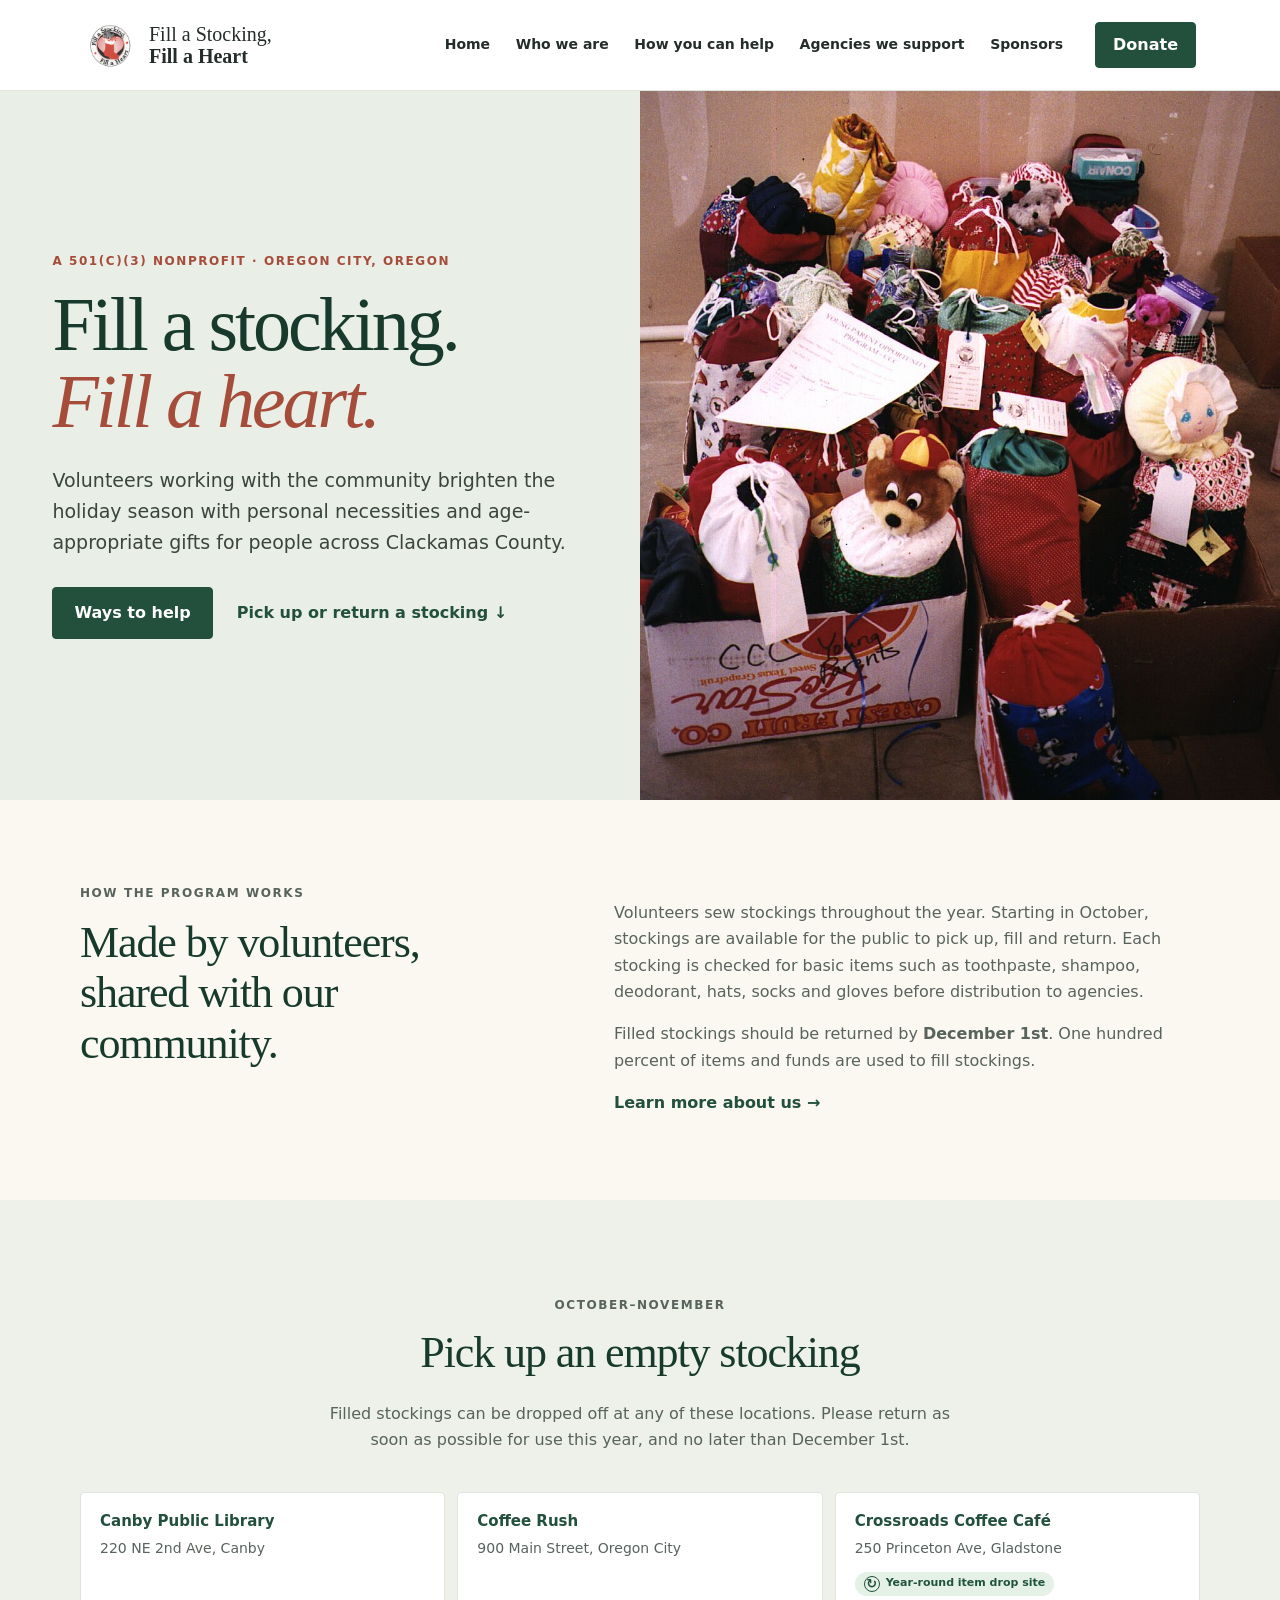
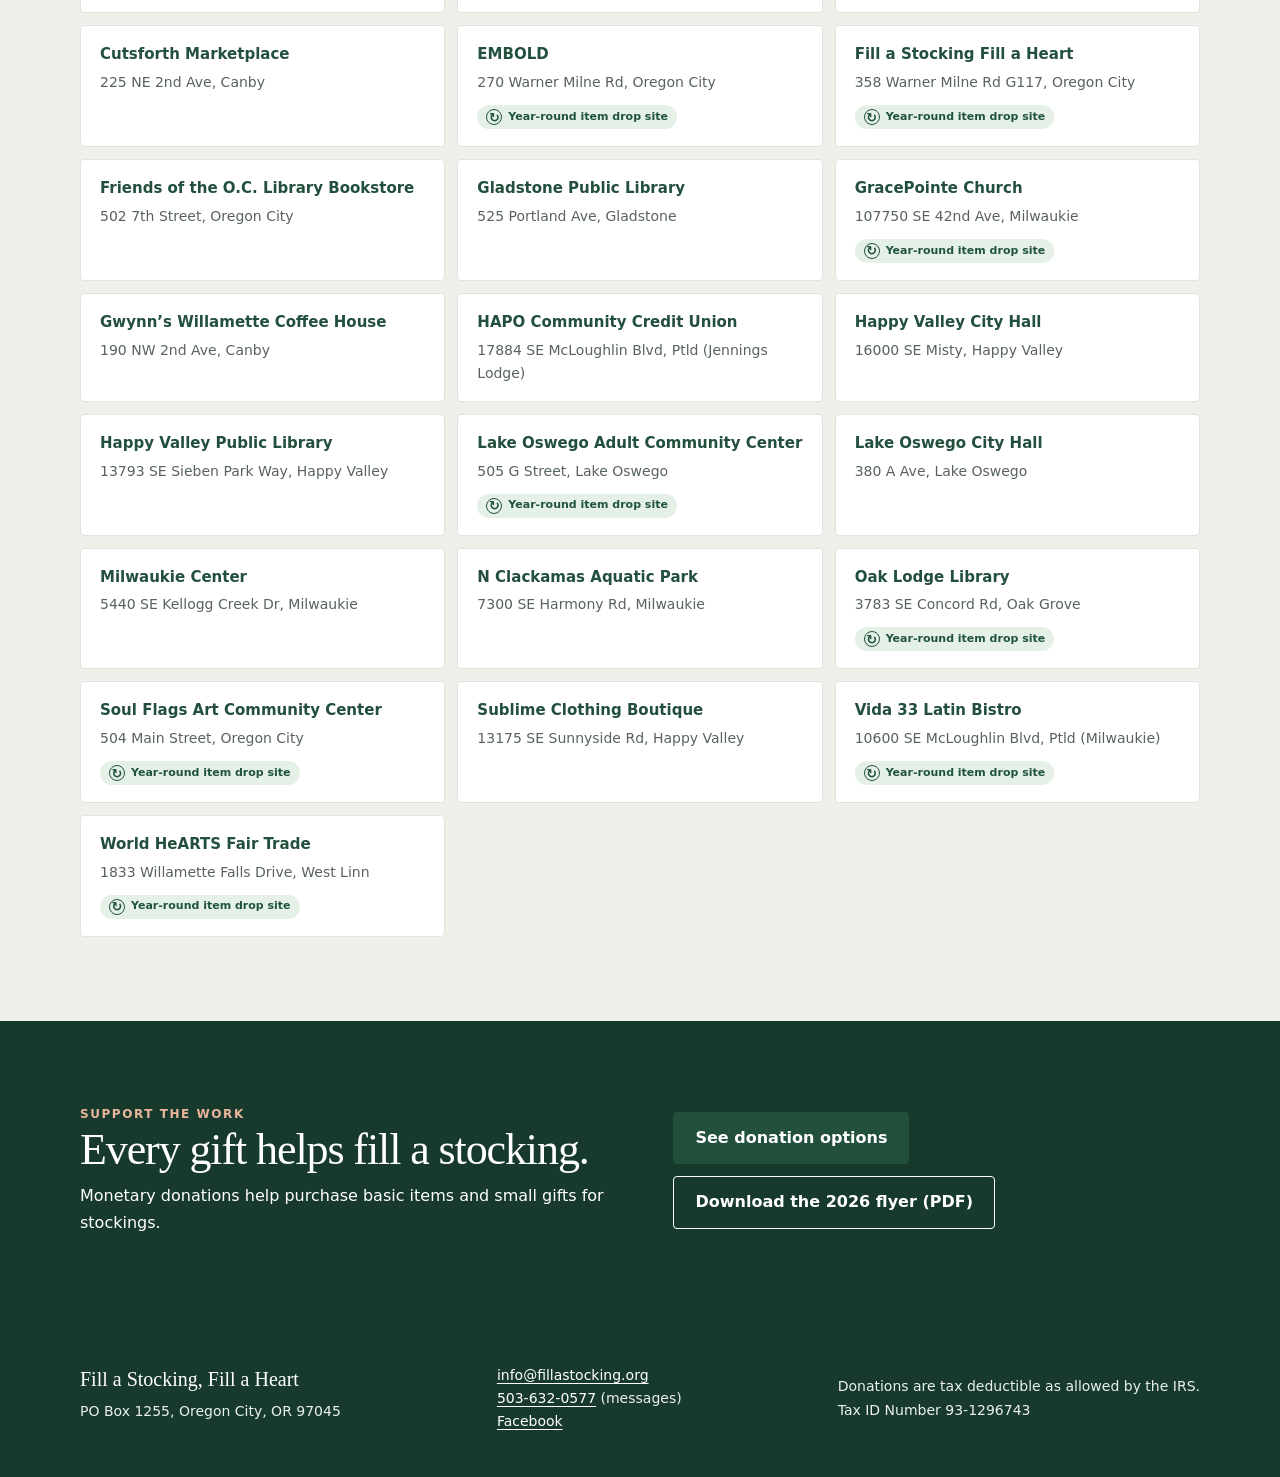
==== commit 8c64dd0d: "add the 2026 flyer to the website" ====
--- a/index.html
+++ b/index.html
@@ -9,5 +9,5 @@
 </header><main id="main"><section class="hero"><div class="hero-content"><p class="eyebrow">A 501(c)(3) nonprofit · Oregon City, Oregon</p><h1>Fill a stocking.<br><em>Fill a heart.</em></h1><p class="hero-copy">Volunteers working with the community brighten the holiday season with personal necessities and age-appropriate gifts for people across Clackamas County.</p><div class="actions"><a class="button" href="donateitems.html">Ways to help</a><a class="text-link" href="#stocking-locations">Pick up or return a stocking <span aria-hidden="true">↓</span></a></div></div><img class="hero-image" src="img/stockings.jpg" alt="Handmade Christmas stockings"></section>
 <section class="section intro-grid"><div><p class="eyebrow">How the program works</p><h2>Made by volunteers, shared with our community.</h2></div><div><p>Volunteers sew stockings throughout the year. Starting in October, stockings are available for the public to pick up, fill and return. Each stocking is checked for basic items such as toothpaste, shampoo, deodorant, hats, socks and gloves before distribution to agencies.</p><p>Filled stockings should be returned by <strong>December 1st</strong>. One hundred percent of items and funds are used to fill stockings.</p><a class="text-link" href="about.html">Learn more about us →</a></div></section>
 <section class="section section-tint" id="stocking-locations"><div class="section-heading"><p class="eyebrow">October–November</p><h2>Pick up an empty stocking</h2><p>Filled stockings can be dropped off at any of these locations. Please return as soon as possible for use this year, and no later than December 1st.</p></div><div class="location-grid"><article class="location"><h3><a href="https://www.google.com/maps/search/?api=1&query=220%20NE%202nd%20Ave%2C%20Canby" target="_blank" rel="noopener noreferrer" aria-label="Find Canby Public Library on Google Maps">Canby Public Library</a></h3><p>220 NE 2nd Ave, Canby</p></article><article class="location"><h3><a href="https://www.google.com/maps/search/?api=1&query=900%20Main%20Street%2C%20Oregon%20City" target="_blank" rel="noopener noreferrer" aria-label="Find Coffee Rush on Google Maps">Coffee Rush</a></h3><p>900 Main Street, Oregon City</p></article><article class="location"><h3><a href="https://www.google.com/maps/search/?api=1&query=250%20Princeton%20Ave%2C%20Gladstone" target="_blank" rel="noopener noreferrer" aria-label="Find Crossroads Coffee Café on Google Maps">Crossroads Coffee Café</a></h3><p>250 Princeton Ave, Gladstone</p><span class="year-round-badge"><span aria-hidden="true">↻</span> Year-round item drop site</span></article><article class="location"><h3><a href="https://www.google.com/maps/search/?api=1&query=225%20NE%202nd%20Ave%2C%20Canby" target="_blank" rel="noopener noreferrer" aria-label="Find Cutsforth Marketplace on Google Maps">Cutsforth Marketplace</a></h3><p>225 NE 2nd Ave, Canby</p></article><article class="location"><h3><a href="https://www.google.com/maps/search/?api=1&query=270%20Warner%20Milne%20Rd%2C%20Oregon%20City" target="_blank" rel="noopener noreferrer" aria-label="Find EMBOLD on Google Maps">EMBOLD</a></h3><p>270 Warner Milne Rd, Oregon City</p><span class="year-round-badge"><span aria-hidden="true">↻</span> Year-round item drop site</span></article><article class="location"><h3><a href="https://www.google.com/maps/search/?api=1&query=358%20Warner%20Milne%20Rd%20G117%2C%20Oregon%20City" target="_blank" rel="noopener noreferrer" aria-label="Find Fill a Stocking Fill a Heart on Google Maps">Fill a Stocking Fill a Heart</a></h3><p>358 Warner Milne Rd G117, Oregon City</p><span class="year-round-badge"><span aria-hidden="true">↻</span> Year-round item drop site</span></article><article class="location"><h3><a href="https://www.google.com/maps/search/?api=1&query=502%207th%20Street%2C%20Oregon%20City" target="_blank" rel="noopener noreferrer" aria-label="Find Friends of the O.C. Library Bookstore on Google Maps">Friends of the O.C. Library Bookstore</a></h3><p>502 7th Street, Oregon City</p></article><article class="location"><h3><a href="https://www.google.com/maps/search/?api=1&query=525%20Portland%20Ave%2C%20Gladstone" target="_blank" rel="noopener noreferrer" aria-label="Find Gladstone Public Library on Google Maps">Gladstone Public Library</a></h3><p>525 Portland Ave, Gladstone</p></article><article class="location"><h3><a href="https://www.google.com/maps/search/?api=1&query=107750%20SE%2042nd%20Ave%2C%20Milwaukie" target="_blank" rel="noopener noreferrer" aria-label="Find GracePointe Church on Google Maps">GracePointe Church</a></h3><p>107750 SE 42nd Ave, Milwaukie</p><span class="year-round-badge"><span aria-hidden="true">↻</span> Year-round item drop site</span></article><article class="location"><h3><a href="https://www.google.com/maps/search/?api=1&query=190%20NW%202nd%20Ave%2C%20Canby" target="_blank" rel="noopener noreferrer" aria-label="Find Gwynn’s Willamette Coffee House on Google Maps">Gwynn’s Willamette Coffee House</a></h3><p>190 NW 2nd Ave, Canby</p></article><article class="location"><h3><a href="https://www.google.com/maps/search/?api=1&query=17884%20SE%20McLoughlin%20Blvd%2C%20Ptld%20%28Jennings%20Lodge%29" target="_blank" rel="noopener noreferrer" aria-label="Find HAPO Community Credit Union on Google Maps">HAPO Community Credit Union</a></h3><p>17884 SE McLoughlin Blvd, Ptld (Jennings Lodge)</p></article><article class="location"><h3><a href="https://www.google.com/maps/search/?api=1&query=16000%20SE%20Misty%2C%20Happy%20Valley" target="_blank" rel="noopener noreferrer" aria-label="Find Happy Valley City Hall on Google Maps">Happy Valley City Hall</a></h3><p>16000 SE Misty, Happy Valley</p></article><article class="location"><h3><a href="https://www.google.com/maps/search/?api=1&query=13793%20SE%20Sieben%20Park%20Way%2C%20Happy%20Valley" target="_blank" rel="noopener noreferrer" aria-label="Find Happy Valley Public Library on Google Maps">Happy Valley Public Library</a></h3><p>13793 SE Sieben Park Way, Happy Valley</p></article><article class="location"><h3><a href="https://www.google.com/maps/search/?api=1&query=505%20G%20Street%2C%20Lake%20Oswego" target="_blank" rel="noopener noreferrer" aria-label="Find Lake Oswego Adult Community Center on Google Maps">Lake Oswego Adult Community Center</a></h3><p>505 G Street, Lake Oswego</p><span class="year-round-badge"><span aria-hidden="true">↻</span> Year-round item drop site</span></article><article class="location"><h3><a href="https://www.google.com/maps/search/?api=1&query=380%20A%20Ave%2C%20Lake%20Oswego" target="_blank" rel="noopener noreferrer" aria-label="Find Lake Oswego City Hall on Google Maps">Lake Oswego City Hall</a></h3><p>380 A Ave, Lake Oswego</p></article><article class="location"><h3><a href="https://www.google.com/maps/search/?api=1&query=5440%20SE%20Kellogg%20Creek%20Dr%2C%20Milwaukie" target="_blank" rel="noopener noreferrer" aria-label="Find Milwaukie Center on Google Maps">Milwaukie Center</a></h3><p>5440 SE Kellogg Creek Dr, Milwaukie</p></article><article class="location"><h3><a href="https://www.google.com/maps/search/?api=1&query=7300%20SE%20Harmony%20Rd%2C%20Milwaukie" target="_blank" rel="noopener noreferrer" aria-label="Find N Clackamas Aquatic Park on Google Maps">N Clackamas Aquatic Park</a></h3><p>7300 SE Harmony Rd, Milwaukie</p></article><article class="location"><h3><a href="https://www.google.com/maps/search/?api=1&query=3783%20SE%20Concord%20Rd%2C%20Oak%20Grove" target="_blank" rel="noopener noreferrer" aria-label="Find Oak Lodge Library on Google Maps">Oak Lodge Library</a></h3><p>3783 SE Concord Rd, Oak Grove</p><span class="year-round-badge"><span aria-hidden="true">↻</span> Year-round item drop site</span></article><article class="location"><h3><a href="https://www.google.com/maps/search/?api=1&query=504%20Main%20Street%2C%20Oregon%20City" target="_blank" rel="noopener noreferrer" aria-label="Find Soul Flags Art Community Center on Google Maps">Soul Flags Art Community Center</a></h3><p>504 Main Street, Oregon City</p><span class="year-round-badge"><span aria-hidden="true">↻</span> Year-round item drop site</span></article><article class="location"><h3><a href="https://www.google.com/maps/search/?api=1&query=13175%20SE%20Sunnyside%20Rd%2C%20Happy%20Valley" target="_blank" rel="noopener noreferrer" aria-label="Find Sublime Clothing Boutique on Google Maps">Sublime Clothing Boutique</a></h3><p>13175 SE Sunnyside Rd, Happy Valley</p></article><article class="location"><h3><a href="https://www.google.com/maps/search/?api=1&query=10600%20SE%20McLoughlin%20Blvd%2C%20Ptld%20%28Milwaukie%29" target="_blank" rel="noopener noreferrer" aria-label="Find Vida 33 Latin Bistro on Google Maps">Vida 33 Latin Bistro</a></h3><p>10600 SE McLoughlin Blvd, Ptld (Milwaukie)</p><span class="year-round-badge"><span aria-hidden="true">↻</span> Year-round item drop site</span></article><article class="location"><h3><a href="https://www.google.com/maps/search/?api=1&query=1833%20Willamette%20Falls%20Drive%2C%20West%20Linn" target="_blank" rel="noopener noreferrer" aria-label="Find World HeARTS Fair Trade on Google Maps">World HeARTS Fair Trade</a></h3><p>1833 Willamette Falls Drive, West Linn</p><span class="year-round-badge"><span aria-hidden="true">↻</span> Year-round item drop site</span></article></div></section>
-<section class="section callout"><div><p class="eyebrow">Support the work</p><h2>Every gift helps fill a stocking.</h2><p>Monetary donations help purchase basic items and small gifts for stockings.</p></div><a class="button" href="donateitems.html#donate">See donation options</a></section></main><footer class="site-footer"><div class="footer-inner"><div><a class="footer-brand" href="index.html">Fill a Stocking, Fill a Heart</a><p>PO Box 1255, Oregon City, OR 97045</p></div><div><p><a href="mailto:info@fillastocking.org">info@fillastocking.org</a><br><a href="tel:5036320577">503-632-0577</a> (messages)<br><a href="https://www.facebook.com/fillastocking">Facebook</a></p></div><div><p>Donations are tax deductible as allowed by the IRS.<br>Tax ID Number 93-1296743</p></div></div></footer>
+<section class="section callout"><div><p class="eyebrow">Support the work</p><h2>Every gift helps fill a stocking.</h2><p>Monetary donations help purchase basic items and small gifts for stockings.</p></div><div class="callout-actions"><a class="button" href="donateitems.html#donate">See donation options</a><a class="button button-outline" href="img/2026-FASFAH-Flyer.pdf" download>Download the 2026 flyer (PDF)</a></div></section></main><footer class="site-footer"><div class="footer-inner"><div><a class="footer-brand" href="index.html">Fill a Stocking, Fill a Heart</a><p>PO Box 1255, Oregon City, OR 97045</p></div><div><p><a href="mailto:info@fillastocking.org">info@fillastocking.org</a><br><a href="tel:5036320577">503-632-0577</a> (messages)<br><a href="https://www.facebook.com/fillastocking">Facebook</a></p></div><div><p>Donations are tax deductible as allowed by the IRS.<br>Tax ID Number 93-1296743</p></div></div></footer>
 <script src="js/site.js"></script></body></html>
--- a/css/site.css
+++ b/css/site.css
@@ -2,3 +2,4 @@
 .location h3 a{text-decoration:none}.location h3 a:hover{text-decoration:underline}.qr-donation{display:flex;align-items:center;gap:22px;margin:28px 0}.qr-donation img{width:160px;height:160px;object-fit:contain;background:#fff;padding:8px;border:1px solid var(--line);border-radius:4px}.qr-donation p{font-weight:700;margin:0}@media(max-width:700px){.qr-donation img{width:136px;height:136px}}
 .mail-qr-row{display:flex;align-items:center;justify-content:space-between;gap:32px}.mail-qr-row>p{margin:0}.mail-qr-row .qr-donation{margin:0}@media(max-width:700px){.mail-qr-row{align-items:flex-start;flex-direction:column;gap:18px}}
 .year-round-badge{display:inline-flex;align-items:center;gap:6px;margin-top:11px;padding:4px 9px;border-radius:999px;background:#e5f0e7;color:#20533b;font-size:11px;font-weight:750;line-height:1.35}.year-round-badge>span{display:inline-grid;place-items:center;width:16px;height:16px;border:1.5px solid currentColor;border-radius:50%;font-size:13px;line-height:1}
+.callout-actions{display:flex;gap:12px;flex-wrap:wrap}.callout-actions .button-outline{border-color:#fff;color:#fff}.callout-actions .button-outline:hover{background:#fff;color:var(--green-dark)}
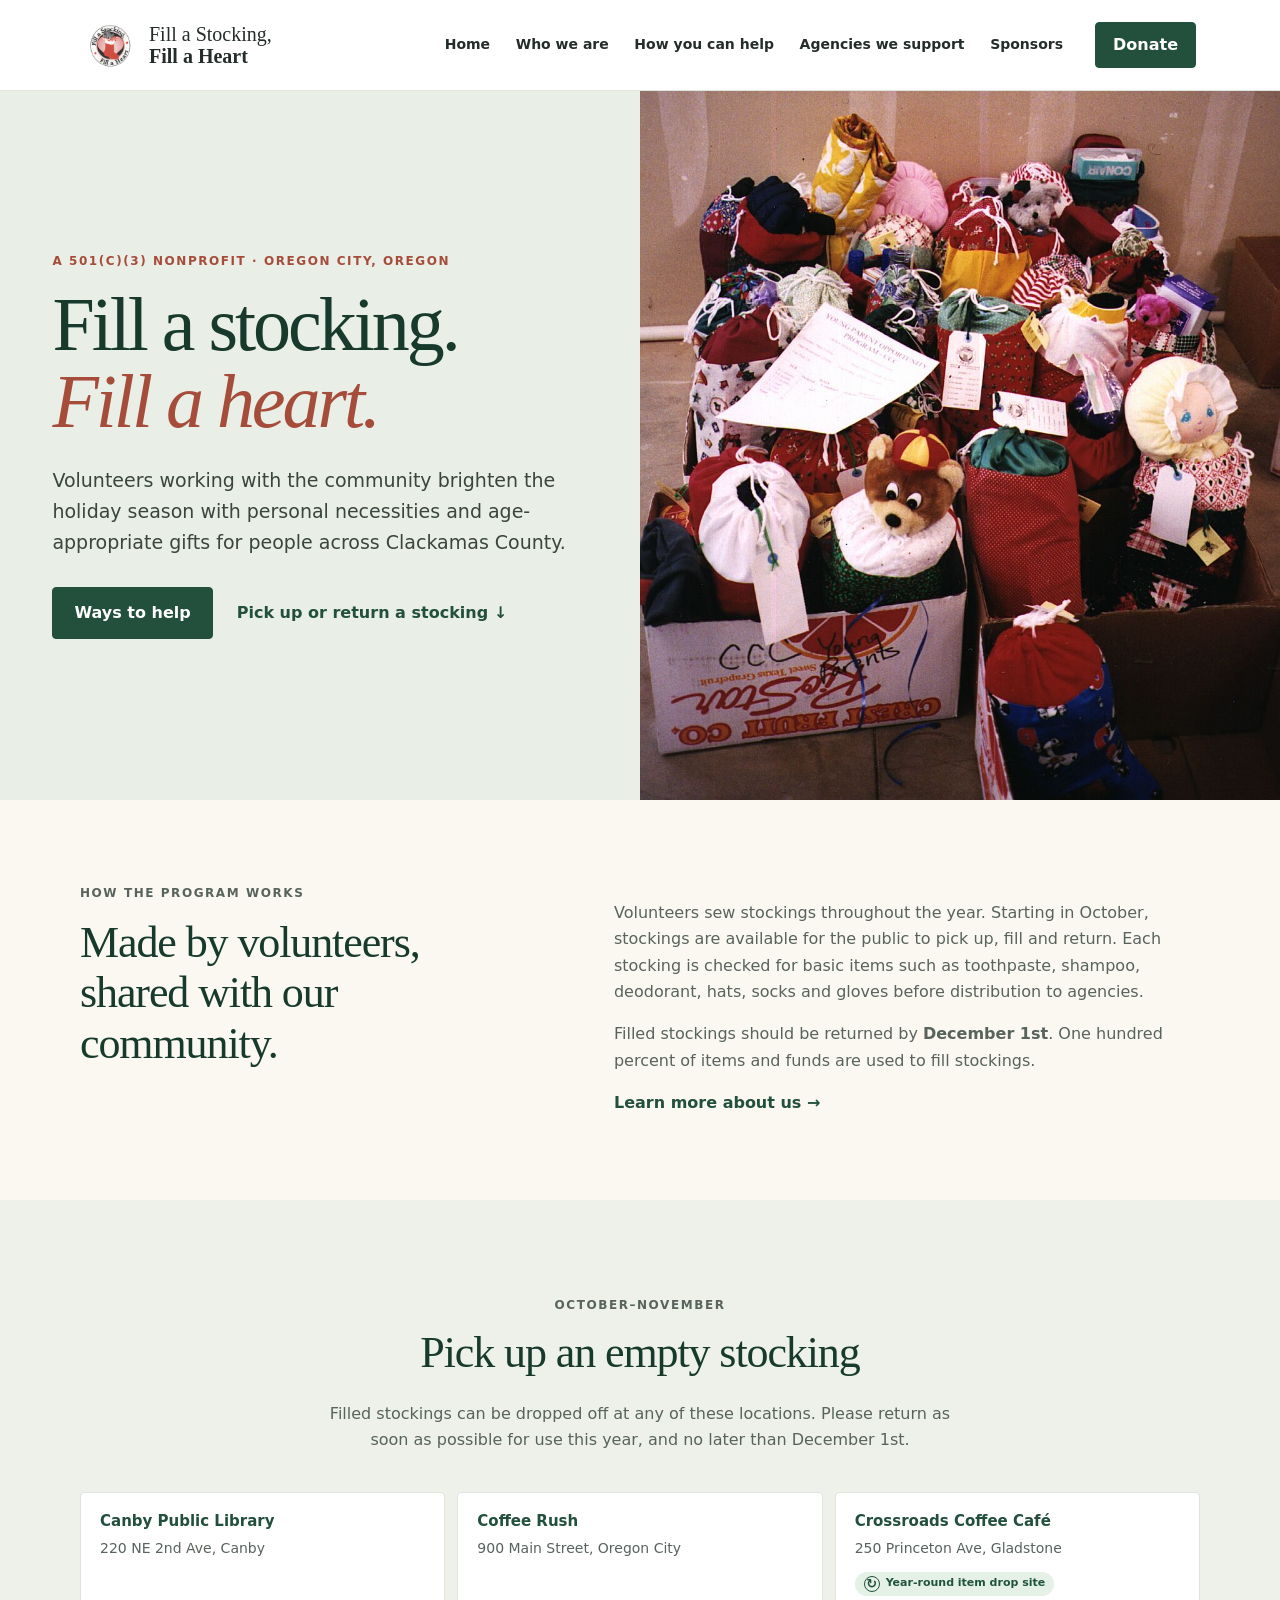
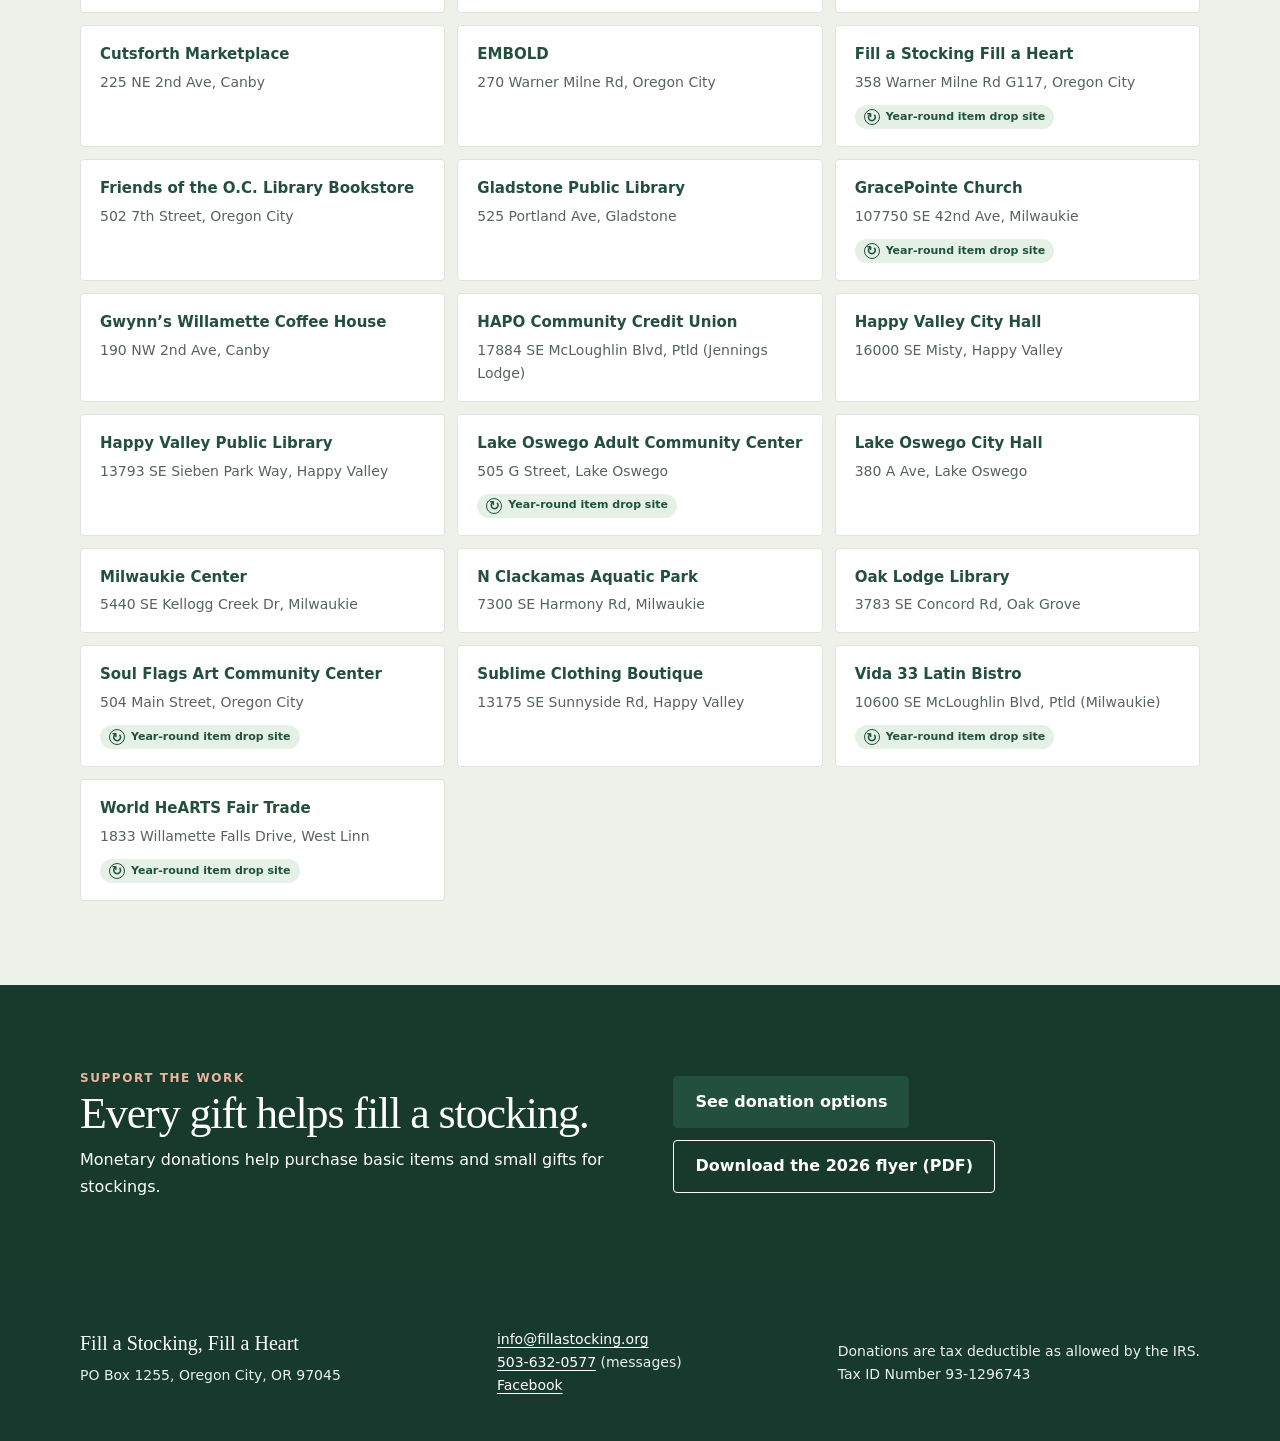
==== commit 389b8291: "remove to year-round tags" ====
--- a/index.html
+++ b/index.html
@@ -8,6 +8,6 @@
   </div>
 </header><main id="main"><section class="hero"><div class="hero-content"><p class="eyebrow">A 501(c)(3) nonprofit · Oregon City, Oregon</p><h1>Fill a stocking.<br><em>Fill a heart.</em></h1><p class="hero-copy">Volunteers working with the community brighten the holiday season with personal necessities and age-appropriate gifts for people across Clackamas County.</p><div class="actions"><a class="button" href="donateitems.html">Ways to help</a><a class="text-link" href="#stocking-locations">Pick up or return a stocking <span aria-hidden="true">↓</span></a></div></div><img class="hero-image" src="img/stockings.jpg" alt="Handmade Christmas stockings"></section>
 <section class="section intro-grid"><div><p class="eyebrow">How the program works</p><h2>Made by volunteers, shared with our community.</h2></div><div><p>Volunteers sew stockings throughout the year. Starting in October, stockings are available for the public to pick up, fill and return. Each stocking is checked for basic items such as toothpaste, shampoo, deodorant, hats, socks and gloves before distribution to agencies.</p><p>Filled stockings should be returned by <strong>December 1st</strong>. One hundred percent of items and funds are used to fill stockings.</p><a class="text-link" href="about.html">Learn more about us →</a></div></section>
-<section class="section section-tint" id="stocking-locations"><div class="section-heading"><p class="eyebrow">October–November</p><h2>Pick up an empty stocking</h2><p>Filled stockings can be dropped off at any of these locations. Please return as soon as possible for use this year, and no later than December 1st.</p></div><div class="location-grid"><article class="location"><h3><a href="https://www.google.com/maps/search/?api=1&query=220%20NE%202nd%20Ave%2C%20Canby" target="_blank" rel="noopener noreferrer" aria-label="Find Canby Public Library on Google Maps">Canby Public Library</a></h3><p>220 NE 2nd Ave, Canby</p></article><article class="location"><h3><a href="https://www.google.com/maps/search/?api=1&query=900%20Main%20Street%2C%20Oregon%20City" target="_blank" rel="noopener noreferrer" aria-label="Find Coffee Rush on Google Maps">Coffee Rush</a></h3><p>900 Main Street, Oregon City</p></article><article class="location"><h3><a href="https://www.google.com/maps/search/?api=1&query=250%20Princeton%20Ave%2C%20Gladstone" target="_blank" rel="noopener noreferrer" aria-label="Find Crossroads Coffee Café on Google Maps">Crossroads Coffee Café</a></h3><p>250 Princeton Ave, Gladstone</p><span class="year-round-badge"><span aria-hidden="true">↻</span> Year-round item drop site</span></article><article class="location"><h3><a href="https://www.google.com/maps/search/?api=1&query=225%20NE%202nd%20Ave%2C%20Canby" target="_blank" rel="noopener noreferrer" aria-label="Find Cutsforth Marketplace on Google Maps">Cutsforth Marketplace</a></h3><p>225 NE 2nd Ave, Canby</p></article><article class="location"><h3><a href="https://www.google.com/maps/search/?api=1&query=270%20Warner%20Milne%20Rd%2C%20Oregon%20City" target="_blank" rel="noopener noreferrer" aria-label="Find EMBOLD on Google Maps">EMBOLD</a></h3><p>270 Warner Milne Rd, Oregon City</p><span class="year-round-badge"><span aria-hidden="true">↻</span> Year-round item drop site</span></article><article class="location"><h3><a href="https://www.google.com/maps/search/?api=1&query=358%20Warner%20Milne%20Rd%20G117%2C%20Oregon%20City" target="_blank" rel="noopener noreferrer" aria-label="Find Fill a Stocking Fill a Heart on Google Maps">Fill a Stocking Fill a Heart</a></h3><p>358 Warner Milne Rd G117, Oregon City</p><span class="year-round-badge"><span aria-hidden="true">↻</span> Year-round item drop site</span></article><article class="location"><h3><a href="https://www.google.com/maps/search/?api=1&query=502%207th%20Street%2C%20Oregon%20City" target="_blank" rel="noopener noreferrer" aria-label="Find Friends of the O.C. Library Bookstore on Google Maps">Friends of the O.C. Library Bookstore</a></h3><p>502 7th Street, Oregon City</p></article><article class="location"><h3><a href="https://www.google.com/maps/search/?api=1&query=525%20Portland%20Ave%2C%20Gladstone" target="_blank" rel="noopener noreferrer" aria-label="Find Gladstone Public Library on Google Maps">Gladstone Public Library</a></h3><p>525 Portland Ave, Gladstone</p></article><article class="location"><h3><a href="https://www.google.com/maps/search/?api=1&query=107750%20SE%2042nd%20Ave%2C%20Milwaukie" target="_blank" rel="noopener noreferrer" aria-label="Find GracePointe Church on Google Maps">GracePointe Church</a></h3><p>107750 SE 42nd Ave, Milwaukie</p><span class="year-round-badge"><span aria-hidden="true">↻</span> Year-round item drop site</span></article><article class="location"><h3><a href="https://www.google.com/maps/search/?api=1&query=190%20NW%202nd%20Ave%2C%20Canby" target="_blank" rel="noopener noreferrer" aria-label="Find Gwynn’s Willamette Coffee House on Google Maps">Gwynn’s Willamette Coffee House</a></h3><p>190 NW 2nd Ave, Canby</p></article><article class="location"><h3><a href="https://www.google.com/maps/search/?api=1&query=17884%20SE%20McLoughlin%20Blvd%2C%20Ptld%20%28Jennings%20Lodge%29" target="_blank" rel="noopener noreferrer" aria-label="Find HAPO Community Credit Union on Google Maps">HAPO Community Credit Union</a></h3><p>17884 SE McLoughlin Blvd, Ptld (Jennings Lodge)</p></article><article class="location"><h3><a href="https://www.google.com/maps/search/?api=1&query=16000%20SE%20Misty%2C%20Happy%20Valley" target="_blank" rel="noopener noreferrer" aria-label="Find Happy Valley City Hall on Google Maps">Happy Valley City Hall</a></h3><p>16000 SE Misty, Happy Valley</p></article><article class="location"><h3><a href="https://www.google.com/maps/search/?api=1&query=13793%20SE%20Sieben%20Park%20Way%2C%20Happy%20Valley" target="_blank" rel="noopener noreferrer" aria-label="Find Happy Valley Public Library on Google Maps">Happy Valley Public Library</a></h3><p>13793 SE Sieben Park Way, Happy Valley</p></article><article class="location"><h3><a href="https://www.google.com/maps/search/?api=1&query=505%20G%20Street%2C%20Lake%20Oswego" target="_blank" rel="noopener noreferrer" aria-label="Find Lake Oswego Adult Community Center on Google Maps">Lake Oswego Adult Community Center</a></h3><p>505 G Street, Lake Oswego</p><span class="year-round-badge"><span aria-hidden="true">↻</span> Year-round item drop site</span></article><article class="location"><h3><a href="https://www.google.com/maps/search/?api=1&query=380%20A%20Ave%2C%20Lake%20Oswego" target="_blank" rel="noopener noreferrer" aria-label="Find Lake Oswego City Hall on Google Maps">Lake Oswego City Hall</a></h3><p>380 A Ave, Lake Oswego</p></article><article class="location"><h3><a href="https://www.google.com/maps/search/?api=1&query=5440%20SE%20Kellogg%20Creek%20Dr%2C%20Milwaukie" target="_blank" rel="noopener noreferrer" aria-label="Find Milwaukie Center on Google Maps">Milwaukie Center</a></h3><p>5440 SE Kellogg Creek Dr, Milwaukie</p></article><article class="location"><h3><a href="https://www.google.com/maps/search/?api=1&query=7300%20SE%20Harmony%20Rd%2C%20Milwaukie" target="_blank" rel="noopener noreferrer" aria-label="Find N Clackamas Aquatic Park on Google Maps">N Clackamas Aquatic Park</a></h3><p>7300 SE Harmony Rd, Milwaukie</p></article><article class="location"><h3><a href="https://www.google.com/maps/search/?api=1&query=3783%20SE%20Concord%20Rd%2C%20Oak%20Grove" target="_blank" rel="noopener noreferrer" aria-label="Find Oak Lodge Library on Google Maps">Oak Lodge Library</a></h3><p>3783 SE Concord Rd, Oak Grove</p><span class="year-round-badge"><span aria-hidden="true">↻</span> Year-round item drop site</span></article><article class="location"><h3><a href="https://www.google.com/maps/search/?api=1&query=504%20Main%20Street%2C%20Oregon%20City" target="_blank" rel="noopener noreferrer" aria-label="Find Soul Flags Art Community Center on Google Maps">Soul Flags Art Community Center</a></h3><p>504 Main Street, Oregon City</p><span class="year-round-badge"><span aria-hidden="true">↻</span> Year-round item drop site</span></article><article class="location"><h3><a href="https://www.google.com/maps/search/?api=1&query=13175%20SE%20Sunnyside%20Rd%2C%20Happy%20Valley" target="_blank" rel="noopener noreferrer" aria-label="Find Sublime Clothing Boutique on Google Maps">Sublime Clothing Boutique</a></h3><p>13175 SE Sunnyside Rd, Happy Valley</p></article><article class="location"><h3><a href="https://www.google.com/maps/search/?api=1&query=10600%20SE%20McLoughlin%20Blvd%2C%20Ptld%20%28Milwaukie%29" target="_blank" rel="noopener noreferrer" aria-label="Find Vida 33 Latin Bistro on Google Maps">Vida 33 Latin Bistro</a></h3><p>10600 SE McLoughlin Blvd, Ptld (Milwaukie)</p><span class="year-round-badge"><span aria-hidden="true">↻</span> Year-round item drop site</span></article><article class="location"><h3><a href="https://www.google.com/maps/search/?api=1&query=1833%20Willamette%20Falls%20Drive%2C%20West%20Linn" target="_blank" rel="noopener noreferrer" aria-label="Find World HeARTS Fair Trade on Google Maps">World HeARTS Fair Trade</a></h3><p>1833 Willamette Falls Drive, West Linn</p><span class="year-round-badge"><span aria-hidden="true">↻</span> Year-round item drop site</span></article></div></section>
+<section class="section section-tint" id="stocking-locations"><div class="section-heading"><p class="eyebrow">October–November</p><h2>Pick up an empty stocking</h2><p>Filled stockings can be dropped off at any of these locations. Please return as soon as possible for use this year, and no later than December 1st.</p></div><div class="location-grid"><article class="location"><h3><a href="https://www.google.com/maps/search/?api=1&query=220%20NE%202nd%20Ave%2C%20Canby" target="_blank" rel="noopener noreferrer" aria-label="Find Canby Public Library on Google Maps">Canby Public Library</a></h3><p>220 NE 2nd Ave, Canby</p></article><article class="location"><h3><a href="https://www.google.com/maps/search/?api=1&query=900%20Main%20Street%2C%20Oregon%20City" target="_blank" rel="noopener noreferrer" aria-label="Find Coffee Rush on Google Maps">Coffee Rush</a></h3><p>900 Main Street, Oregon City</p></article><article class="location"><h3><a href="https://www.google.com/maps/search/?api=1&query=250%20Princeton%20Ave%2C%20Gladstone" target="_blank" rel="noopener noreferrer" aria-label="Find Crossroads Coffee Café on Google Maps">Crossroads Coffee Café</a></h3><p>250 Princeton Ave, Gladstone</p><span class="year-round-badge"><span aria-hidden="true">↻</span> Year-round item drop site</span></article><article class="location"><h3><a href="https://www.google.com/maps/search/?api=1&query=225%20NE%202nd%20Ave%2C%20Canby" target="_blank" rel="noopener noreferrer" aria-label="Find Cutsforth Marketplace on Google Maps">Cutsforth Marketplace</a></h3><p>225 NE 2nd Ave, Canby</p></article><article class="location"><h3><a href="https://www.google.com/maps/search/?api=1&query=270%20Warner%20Milne%20Rd%2C%20Oregon%20City" target="_blank" rel="noopener noreferrer" aria-label="Find EMBOLD on Google Maps">EMBOLD</a></h3><p>270 Warner Milne Rd, Oregon City</p></article><article class="location"><h3><a href="https://www.google.com/maps/search/?api=1&query=358%20Warner%20Milne%20Rd%20G117%2C%20Oregon%20City" target="_blank" rel="noopener noreferrer" aria-label="Find Fill a Stocking Fill a Heart on Google Maps">Fill a Stocking Fill a Heart</a></h3><p>358 Warner Milne Rd G117, Oregon City</p><span class="year-round-badge"><span aria-hidden="true">↻</span> Year-round item drop site</span></article><article class="location"><h3><a href="https://www.google.com/maps/search/?api=1&query=502%207th%20Street%2C%20Oregon%20City" target="_blank" rel="noopener noreferrer" aria-label="Find Friends of the O.C. Library Bookstore on Google Maps">Friends of the O.C. Library Bookstore</a></h3><p>502 7th Street, Oregon City</p></article><article class="location"><h3><a href="https://www.google.com/maps/search/?api=1&query=525%20Portland%20Ave%2C%20Gladstone" target="_blank" rel="noopener noreferrer" aria-label="Find Gladstone Public Library on Google Maps">Gladstone Public Library</a></h3><p>525 Portland Ave, Gladstone</p></article><article class="location"><h3><a href="https://www.google.com/maps/search/?api=1&query=107750%20SE%2042nd%20Ave%2C%20Milwaukie" target="_blank" rel="noopener noreferrer" aria-label="Find GracePointe Church on Google Maps">GracePointe Church</a></h3><p>107750 SE 42nd Ave, Milwaukie</p><span class="year-round-badge"><span aria-hidden="true">↻</span> Year-round item drop site</span></article><article class="location"><h3><a href="https://www.google.com/maps/search/?api=1&query=190%20NW%202nd%20Ave%2C%20Canby" target="_blank" rel="noopener noreferrer" aria-label="Find Gwynn’s Willamette Coffee House on Google Maps">Gwynn’s Willamette Coffee House</a></h3><p>190 NW 2nd Ave, Canby</p></article><article class="location"><h3><a href="https://www.google.com/maps/search/?api=1&query=17884%20SE%20McLoughlin%20Blvd%2C%20Ptld%20%28Jennings%20Lodge%29" target="_blank" rel="noopener noreferrer" aria-label="Find HAPO Community Credit Union on Google Maps">HAPO Community Credit Union</a></h3><p>17884 SE McLoughlin Blvd, Ptld (Jennings Lodge)</p></article><article class="location"><h3><a href="https://www.google.com/maps/search/?api=1&query=16000%20SE%20Misty%2C%20Happy%20Valley" target="_blank" rel="noopener noreferrer" aria-label="Find Happy Valley City Hall on Google Maps">Happy Valley City Hall</a></h3><p>16000 SE Misty, Happy Valley</p></article><article class="location"><h3><a href="https://www.google.com/maps/search/?api=1&query=13793%20SE%20Sieben%20Park%20Way%2C%20Happy%20Valley" target="_blank" rel="noopener noreferrer" aria-label="Find Happy Valley Public Library on Google Maps">Happy Valley Public Library</a></h3><p>13793 SE Sieben Park Way, Happy Valley</p></article><article class="location"><h3><a href="https://www.google.com/maps/search/?api=1&query=505%20G%20Street%2C%20Lake%20Oswego" target="_blank" rel="noopener noreferrer" aria-label="Find Lake Oswego Adult Community Center on Google Maps">Lake Oswego Adult Community Center</a></h3><p>505 G Street, Lake Oswego</p><span class="year-round-badge"><span aria-hidden="true">↻</span> Year-round item drop site</span></article><article class="location"><h3><a href="https://www.google.com/maps/search/?api=1&query=380%20A%20Ave%2C%20Lake%20Oswego" target="_blank" rel="noopener noreferrer" aria-label="Find Lake Oswego City Hall on Google Maps">Lake Oswego City Hall</a></h3><p>380 A Ave, Lake Oswego</p></article><article class="location"><h3><a href="https://www.google.com/maps/search/?api=1&query=5440%20SE%20Kellogg%20Creek%20Dr%2C%20Milwaukie" target="_blank" rel="noopener noreferrer" aria-label="Find Milwaukie Center on Google Maps">Milwaukie Center</a></h3><p>5440 SE Kellogg Creek Dr, Milwaukie</p></article><article class="location"><h3><a href="https://www.google.com/maps/search/?api=1&query=7300%20SE%20Harmony%20Rd%2C%20Milwaukie" target="_blank" rel="noopener noreferrer" aria-label="Find N Clackamas Aquatic Park on Google Maps">N Clackamas Aquatic Park</a></h3><p>7300 SE Harmony Rd, Milwaukie</p></article><article class="location"><h3><a href="https://www.google.com/maps/search/?api=1&query=3783%20SE%20Concord%20Rd%2C%20Oak%20Grove" target="_blank" rel="noopener noreferrer" aria-label="Find Oak Lodge Library on Google Maps">Oak Lodge Library</a></h3><p>3783 SE Concord Rd, Oak Grove</p></article><article class="location"><h3><a href="https://www.google.com/maps/search/?api=1&query=504%20Main%20Street%2C%20Oregon%20City" target="_blank" rel="noopener noreferrer" aria-label="Find Soul Flags Art Community Center on Google Maps">Soul Flags Art Community Center</a></h3><p>504 Main Street, Oregon City</p><span class="year-round-badge"><span aria-hidden="true">↻</span> Year-round item drop site</span></article><article class="location"><h3><a href="https://www.google.com/maps/search/?api=1&query=13175%20SE%20Sunnyside%20Rd%2C%20Happy%20Valley" target="_blank" rel="noopener noreferrer" aria-label="Find Sublime Clothing Boutique on Google Maps">Sublime Clothing Boutique</a></h3><p>13175 SE Sunnyside Rd, Happy Valley</p></article><article class="location"><h3><a href="https://www.google.com/maps/search/?api=1&query=10600%20SE%20McLoughlin%20Blvd%2C%20Ptld%20%28Milwaukie%29" target="_blank" rel="noopener noreferrer" aria-label="Find Vida 33 Latin Bistro on Google Maps">Vida 33 Latin Bistro</a></h3><p>10600 SE McLoughlin Blvd, Ptld (Milwaukie)</p><span class="year-round-badge"><span aria-hidden="true">↻</span> Year-round item drop site</span></article><article class="location"><h3><a href="https://www.google.com/maps/search/?api=1&query=1833%20Willamette%20Falls%20Drive%2C%20West%20Linn" target="_blank" rel="noopener noreferrer" aria-label="Find World HeARTS Fair Trade on Google Maps">World HeARTS Fair Trade</a></h3><p>1833 Willamette Falls Drive, West Linn</p><span class="year-round-badge"><span aria-hidden="true">↻</span> Year-round item drop site</span></article></div></section>
 <section class="section callout"><div><p class="eyebrow">Support the work</p><h2>Every gift helps fill a stocking.</h2><p>Monetary donations help purchase basic items and small gifts for stockings.</p></div><div class="callout-actions"><a class="button" href="donateitems.html#donate">See donation options</a><a class="button button-outline" href="img/2026-FASFAH-Flyer.pdf" download>Download the 2026 flyer (PDF)</a></div></section></main><footer class="site-footer"><div class="footer-inner"><div><a class="footer-brand" href="index.html">Fill a Stocking, Fill a Heart</a><p>PO Box 1255, Oregon City, OR 97045</p></div><div><p><a href="mailto:info@fillastocking.org">info@fillastocking.org</a><br><a href="tel:5036320577">503-632-0577</a> (messages)<br><a href="https://www.facebook.com/fillastocking">Facebook</a></p></div><div><p>Donations are tax deductible as allowed by the IRS.<br>Tax ID Number 93-1296743</p></div></div></footer>
 <script src="js/site.js"></script></body></html>
